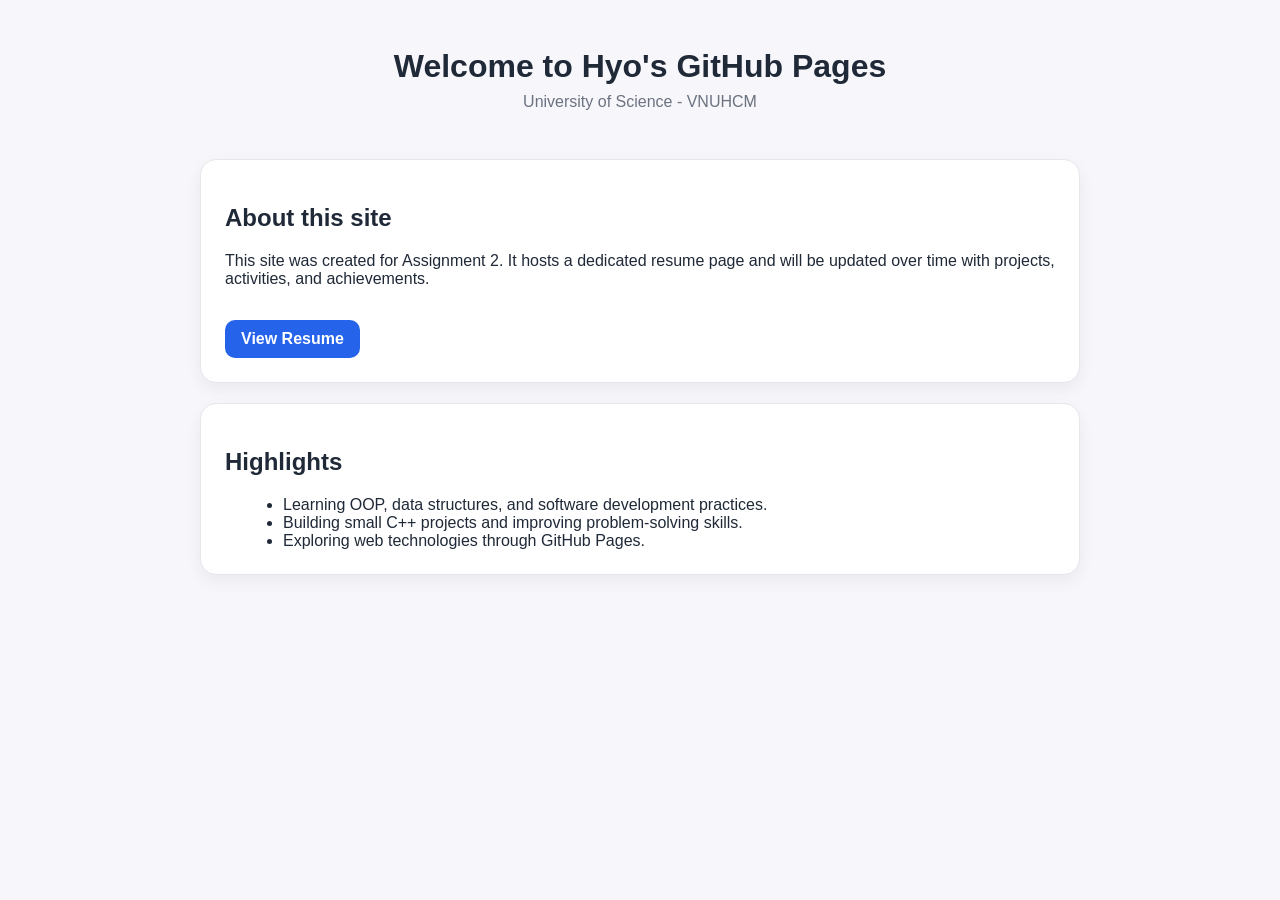
==== index.html @ 983a8a6f "Add resume template" ====
<!DOCTYPE html>
<html lang="en">
<head>
  <meta charset="UTF-8" />
  <meta name="viewport" content="width=device-width, initial-scale=1" />
  <title>Hyo | Home</title>
  <style>
    :root {
      color-scheme: light;
      --bg: #f7f7fb;
      --card: #ffffff;
      --text: #1f2937;
      --muted: #6b7280;
      --accent: #2563eb;
      --border: #e5e7eb;
    }
    * { box-sizing: border-box; }
    body {
      margin: 0;
      font-family: "Segoe UI", Roboto, Helvetica, Arial, sans-serif;
      color: var(--text);
      background: var(--bg);
    }
    header {
      padding: 48px 20px 24px;
      text-align: center;
    }
    header h1 { margin: 0 0 8px; font-size: 2rem; }
    header p { margin: 0; color: var(--muted); }
    main {
      max-width: 920px;
      margin: 0 auto;
      padding: 24px 20px 64px;
    }
    .card {
      background: var(--card);
      border: 1px solid var(--border);
      border-radius: 16px;
      padding: 24px;
      box-shadow: 0 6px 16px rgba(15, 23, 42, 0.06);
    }
    .cta {
      display: inline-block;
      margin-top: 16px;
      padding: 10px 16px;
      background: var(--accent);
      color: #fff;
      text-decoration: none;
      border-radius: 10px;
      font-weight: 600;
    }
    ul { margin: 12px 0 0 18px; }
  </style>
</head>
<body>
  <header>
    <h1>Welcome to Hyo's GitHub Pages</h1>
    <p>University of Science - VNUHCM</p>
  </header>
  <main>
    <section class="card">
      <h2>About this site</h2>
      <p>
        This site was created for Assignment 2. It hosts a dedicated resume page
        and will be updated over time with projects, activities, and achievements.
      </p>
      <a class="cta" href="resume.html">View Resume</a>
    </section>
    <section class="card" style="margin-top: 20px;">
      <h2>Highlights</h2>
      <ul>
        <li>Learning OOP, data structures, and software development practices.</li>
        <li>Building small C++ projects and improving problem-solving skills.</li>
        <li>Exploring web technologies through GitHub Pages.</li>
      </ul>
    </section>
  </main>
</body>
</html>
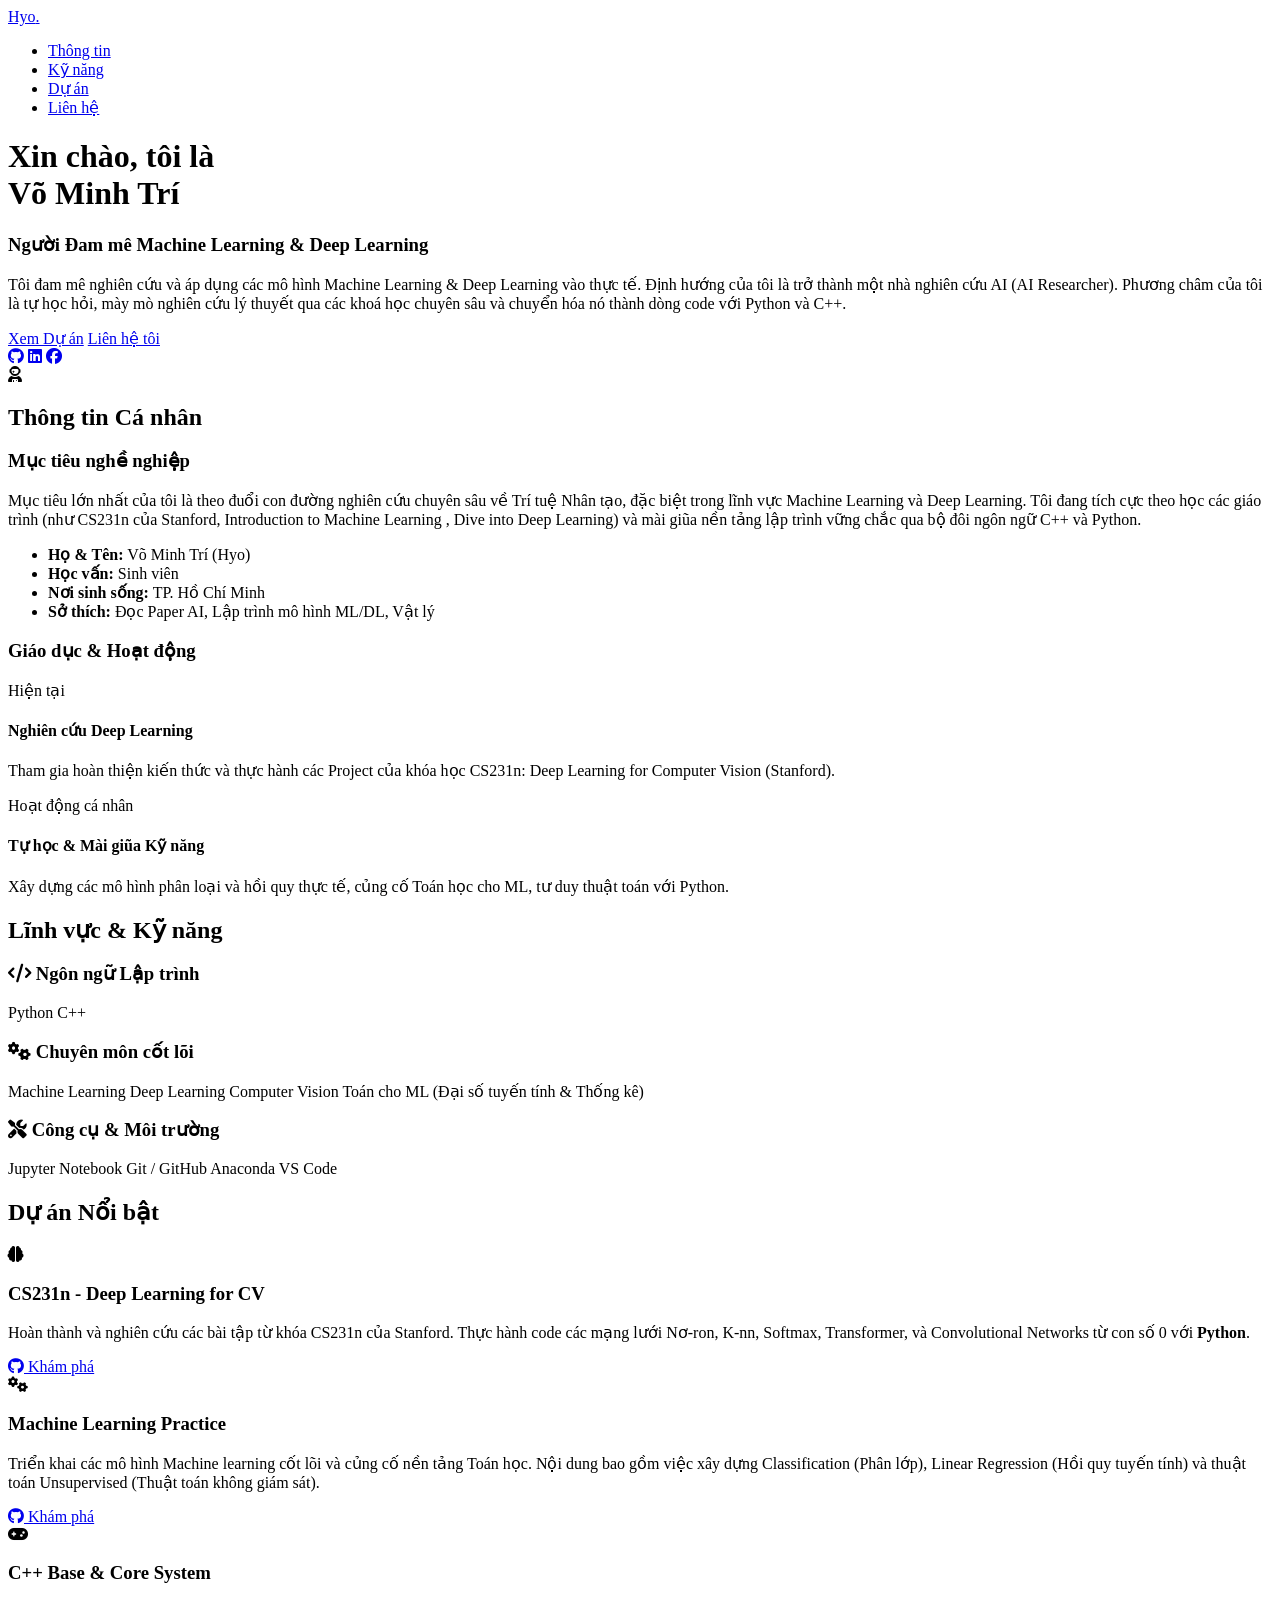
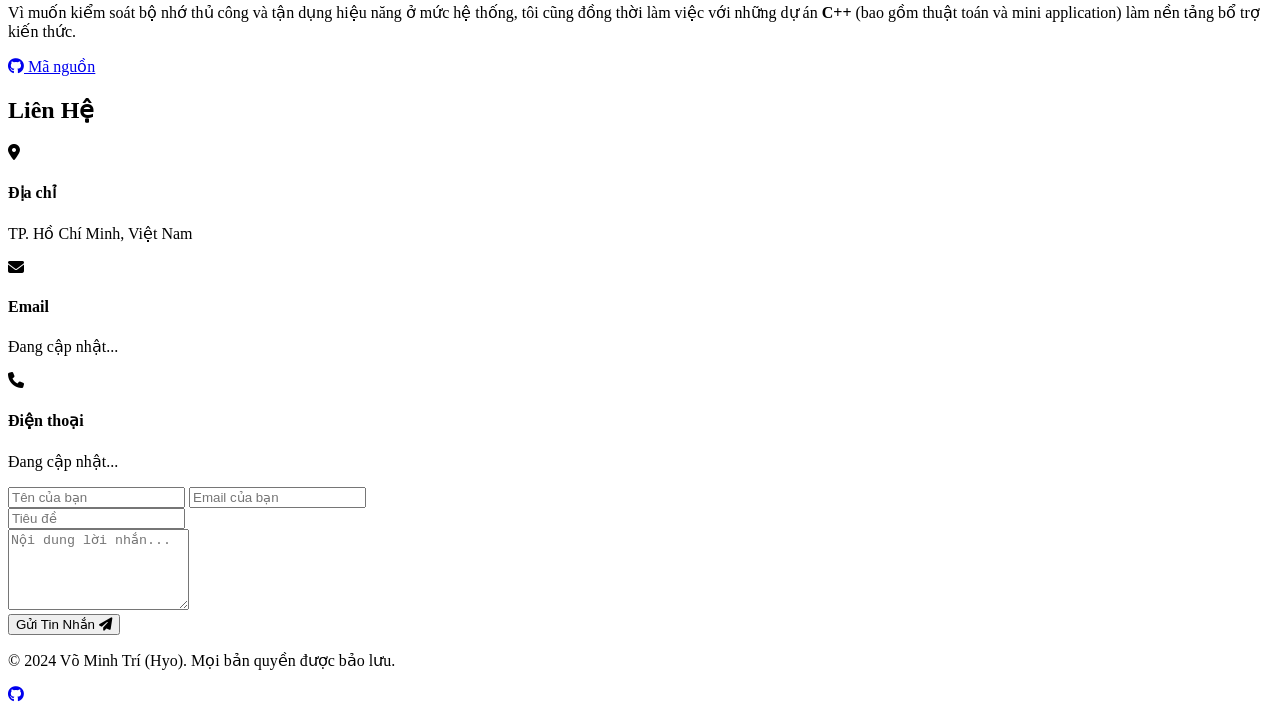
==== commit 50636af6: "Implementation for portfolio" ====
--- a/index.html
+++ b/index.html
@@ -1,79 +1,235 @@
 <!DOCTYPE html>
-<html lang="en">
+<html lang="vi">
 <head>
-  <meta charset="UTF-8" />
-  <meta name="viewport" content="width=device-width, initial-scale=1" />
-  <title>Hyo | Home</title>
-  <style>
-    :root {
-      color-scheme: light;
-      --bg: #f7f7fb;
-      --card: #ffffff;
-      --text: #1f2937;
-      --muted: #6b7280;
-      --accent: #2563eb;
-      --border: #e5e7eb;
-    }
-    * { box-sizing: border-box; }
-    body {
-      margin: 0;
-      font-family: "Segoe UI", Roboto, Helvetica, Arial, sans-serif;
-      color: var(--text);
-      background: var(--bg);
-    }
-    header {
-      padding: 48px 20px 24px;
-      text-align: center;
-    }
-    header h1 { margin: 0 0 8px; font-size: 2rem; }
-    header p { margin: 0; color: var(--muted); }
-    main {
-      max-width: 920px;
-      margin: 0 auto;
-      padding: 24px 20px 64px;
-    }
-    .card {
-      background: var(--card);
-      border: 1px solid var(--border);
-      border-radius: 16px;
-      padding: 24px;
-      box-shadow: 0 6px 16px rgba(15, 23, 42, 0.06);
-    }
-    .cta {
-      display: inline-block;
-      margin-top: 16px;
-      padding: 10px 16px;
-      background: var(--accent);
-      color: #fff;
-      text-decoration: none;
-      border-radius: 10px;
-      font-weight: 600;
-    }
-    ul { margin: 12px 0 0 18px; }
-  </style>
+    <meta charset="UTF-8">
+    <meta name="viewport" content="width=device-width, initial-scale=1.0">
+    <title>Võ Minh Trí (Hyo) - Portfolio CV</title>
+    <!-- Google Fonts: Inter -->
+    <link href="https://fonts.googleapis.com/css2?family=Inter:wght@300;400;600;700&display=swap" rel="stylesheet">
+    <!-- Font Awesome for Icons -->
+    <link rel="stylesheet" href="https://cdnjs.cloudflare.com/ajax/libs/font-awesome/6.4.0/css/all.min.css">
+    <!-- Custom CSS -->
+    <link rel="stylesheet" href="assets/css/style.css">
 </head>
 <body>
-  <header>
-    <h1>Welcome to Hyo's GitHub Pages</h1>
-    <p>University of Science - VNUHCM</p>
-  </header>
-  <main>
-    <section class="card">
-      <h2>About this site</h2>
-      <p>
-        This site was created for Assignment 2. It hosts a dedicated resume page
-        and will be updated over time with projects, activities, and achievements.
-      </p>
-      <a class="cta" href="resume.html">View Resume</a>
-    </section>
-    <section class="card" style="margin-top: 20px;">
-      <h2>Highlights</h2>
-      <ul>
-        <li>Learning OOP, data structures, and software development practices.</li>
-        <li>Building small C++ projects and improving problem-solving skills.</li>
-        <li>Exploring web technologies through GitHub Pages.</li>
-      </ul>
-    </section>
-  </main>
+
+    <!-- Navigation -->
+    <nav class="navbar">
+        <div class="nav-container">
+            <a href="#" class="logo">Hyo<span>.</span></a>
+            <ul class="nav-menu">
+                <li><a href="#about">Thông tin</a></li>
+                <li><a href="#skills">Kỹ năng</a></li>
+                <li><a href="#projects">Dự án</a></li>
+                <li><a href="#contact">Liên hệ</a></li>
+            </ul>
+            <div class="hamburger">
+                <span class="bar"></span>
+                <span class="bar"></span>
+                <span class="bar"></span>
+            </div>
+        </div>
+    </nav>
+
+    <!-- Header / Hero Section -->
+    <header id="home" class="hero">
+        <div class="hero-content">
+            <div class="hero-text">
+                <h1>Xin chào, tôi là <br><span>Võ Minh Trí</span></h1>
+                <h3>Người Đam mê Machine Learning & Deep Learning</h3>
+                <p>Tôi đam mê nghiên cứu và áp dụng các mô hình Machine Learning & Deep Learning vào thực tế. Định hướng của tôi là trở thành một nhà nghiên cứu AI (AI Researcher). Phương châm của tôi là tự học hỏi, mày mò nghiên cứu lý thuyết qua các khoá học chuyên sâu và chuyển hóa nó thành dòng code với Python và C++.</p>
+                <div class="hero-buttons">
+                    <a href="#projects" class="btn btn-primary">Xem Dự án</a>
+                    <a href="#contact" class="btn btn-secondary">Liên hệ tôi</a>
+                </div>
+                <div class="social-links">
+                    <a href="https://github.com/Vo-Minh-Tri1412" target="_blank" title="GitHub"><i class="fab fa-github"></i></a>
+                    <a href="#" target="_blank" title="LinkedIn"><i class="fab fa-linkedin"></i></a>
+                    <a href="#" target="_blank" title="Facebook"><i class="fab fa-facebook"></i></a>
+                </div>
+            </div>
+            <div class="hero-img">
+                <div class="img-box">
+                    <i class="fas fa-user-astronaut"></i>
+                </div>
+            </div>
+        </div>
+    </header>
+
+    <!-- About Section -->
+    <section id="about" class="section">
+        <div class="container">
+            <h2 class="section-title">Thông tin <span>Cá nhân</span></h2>
+            <div class="about-grid">
+                <div class="about-text">
+                    <h3>Mục tiêu nghề nghiệp</h3>
+                    <p>Mục tiêu lớn nhất của tôi là theo đuổi con đường nghiên cứu chuyên sâu về Trí tuệ Nhân tạo, đặc biệt trong lĩnh vực Machine Learning và Deep Learning. Tôi đang tích cực theo học các giáo trình (như CS231n của Stanford, Introduction to Machine Learning , Dive into Deep Learning) và mài giũa nền tảng lập trình vững chắc qua bộ đôi ngôn ngữ C++ và Python.</p>
+                    
+                    <div class="info-list">
+                        <ul>
+                            <li><strong>Họ & Tên:</strong> Võ Minh Trí (Hyo)</li>
+                            <li><strong>Học vấn:</strong> Sinh viên</li>
+                            <li><strong>Nơi sinh sống:</strong> TP. Hồ Chí Minh</li>
+                            <li><strong>Sở thích:</strong> Đọc Paper AI, Lập trình mô hình ML/DL, Vật lý</li>
+                        </ul>
+                    </div>
+                </div>
+                <div class="timeline">
+                    <h3>Giáo dục & Hoạt động</h3>
+                    <div class="timeline-item">
+                        <div class="timeline-dot"></div>
+                        <p class="timeline-date">Hiện tại</p>
+                        <h4>Nghiên cứu Deep Learning</h4>
+                        <p>Tham gia hoàn thiện kiến thức và thực hành các Project của khóa học CS231n: Deep Learning for Computer Vision (Stanford).</p>
+                    </div>
+                    <div class="timeline-item">
+                        <div class="timeline-dot"></div>
+                        <p class="timeline-date">Hoạt động cá nhân</p>
+                        <h4>Tự học & Mài giũa Kỹ năng</h4>
+                        <p>Xây dựng các mô hình phân loại và hồi quy thực tế, củng cố Toán học cho ML, tư duy thuật toán với Python.</p>
+                    </div>
+                </div>
+            </div>
+        </div>
+    </section>
+
+    <!-- Skills Section -->
+    <section id="skills" class="section bg-light">
+        <div class="container">
+            <h2 class="section-title">Lĩnh vực & <span>Kỹ năng</span></h2>
+            <div class="skills-grid">
+                
+                <div class="skill-category">
+                    <h3><i class="fas fa-code"></i> Ngôn ngữ Lập trình</h3>
+                    <div class="skill-tags">
+                        <span class="tag">Python</span>
+                        <span class="tag">C++</span>
+                    </div>
+                </div>
+
+                <div class="skill-category">
+                    <h3><i class="fas fa-cogs"></i> Chuyên môn cốt lõi</h3>
+                    <div class="skill-tags">
+                        <span class="tag">Machine Learning</span>
+                        <span class="tag">Deep Learning</span>
+                        <span class="tag">Computer Vision</span>
+                        <span class="tag">Toán cho ML (Đại số tuyến tính & Thống kê)</span>
+                    </div>
+                </div>
+
+                <div class="skill-category">
+                    <h3><i class="fas fa-tools"></i> Công cụ & Môi trường</h3>
+                    <div class="skill-tags">
+                        <span class="tag">Jupyter Notebook</span>
+                        <span class="tag">Git / GitHub</span>
+                        <span class="tag">Anaconda</span>
+                        <span class="tag">VS Code</span>
+                    </div>
+                </div>
+            </div>
+        </div>
+    </section>
+
+    <!-- Projects Section -->
+    <section id="projects" class="section">
+        <div class="container">
+            <h2 class="section-title">Dự án <span>Nổi bật</span></h2>
+            <div class="projects-grid">
+                
+                <div class="project-card">
+                    <div class="project-icon">
+                        <i class="fas fa-brain"></i>
+                    </div>
+                    <h3>CS231n - Deep Learning for CV</h3>
+                    <p>Hoàn thành và nghiên cứu các bài tập từ khóa CS231n của Stanford. Thực hành code các mạng lưới Nơ-ron, K-nn, Softmax, Transformer, và Convolutional Networks từ con số 0 với <strong>Python</strong>.</p>
+                    <div class="project-links">
+                        <a href="https://github.com/Vo-Minh-Tri1412" target="_blank"><i class="fab fa-github"></i> Khám phá</a>
+                    </div>
+                </div>
+
+                <div class="project-card">
+                    <div class="project-icon">
+                        <i class="fas fa-cogs"></i>
+                    </div>
+                    <h3>Machine Learning Practice</h3>
+                    <p>Triển khai các mô hình Machine learning cốt lõi và củng cố nền tảng Toán học. Nội dung bao gồm việc xây dựng Classification (Phân lớp), Linear Regression (Hồi quy tuyến tính) và thuật toán Unsupervised (Thuật toán không giám sát).</p>
+                    <div class="project-links">
+                        <a href="https://github.com/Vo-Minh-Tri1412" target="_blank"><i class="fab fa-github"></i> Khám phá</a>
+                    </div>
+                </div>
+
+                <div class="project-card">
+                    <div class="project-icon">
+                        <i class="fas fa-gamepad"></i>
+                    </div>
+                    <h3>C++ Base & Core System</h3>
+                    <p>Vì muốn kiểm soát bộ nhớ thủ công và tận dụng hiệu năng ở mức hệ thống, tôi cũng đồng thời làm việc với những dự án <strong>C++</strong> (bao gồm thuật toán và mini application) làm nền tảng bổ trợ kiến thức.</p>
+                    <div class="project-links">
+                        <a href="https://github.com/Vo-Minh-Tri1412" target="_blank"><i class="fab fa-github"></i> Mã nguồn</a>
+                    </div>
+                </div>
+
+            </div>
+        </div>
+    </section>
+
+    <!-- Contact Section -->
+    <section id="contact" class="section bg-light">
+        <div class="container">
+            <h2 class="section-title">Liên <span>Hệ</span></h2>
+            <div class="contact-wrapper">
+                <div class="contact-info">
+                    <div class="contact-item">
+                        <i class="fas fa-map-marker-alt"></i>
+                        <div>
+                            <h4>Địa chỉ</h4>
+                            <p>TP. Hồ Chí Minh, Việt Nam</p>
+                        </div>
+                    </div>
+                    <div class="contact-item">
+                        <i class="fas fa-envelope"></i>
+                        <div>
+                            <h4>Email</h4>
+                            <p>Đang cập nhật...</p>
+                        </div>
+                    </div>
+                    <div class="contact-item">
+                        <i class="fas fa-phone"></i>
+                        <div>
+                            <h4>Điện thoại</h4>
+                            <p>Đang cập nhật...</p>
+                        </div>
+                    </div>
+                </div>
+
+                <form class="contact-form" onsubmit="event.preventDefault(); alert('Cảm ơn bạn! Tính năng này sẽ sớm hoạt động.');">
+                    <div class="form-group row">
+                        <input type="text" placeholder="Tên của bạn" required>
+                        <input type="email" placeholder="Email của bạn" required>
+                    </div>
+                    <div class="form-group">
+                        <input type="text" placeholder="Tiêu đề" required>
+                    </div>
+                    <div class="form-group">
+                        <textarea rows="5" placeholder="Nội dung lời nhắn..." required></textarea>
+                    </div>
+                    <button type="submit" class="btn btn-primary">Gửi Tin Nhắn <i class="fas fa-paper-plane"></i></button>
+                </form>
+            </div>
+        </div>
+    </section>
+
+    <!-- Footer -->
+    <footer>
+        <div class="footer-container">
+            <p>&copy; 2024 Võ Minh Trí (Hyo). Mọi bản quyền được bảo lưu.</p>
+            <div class="social-links footer-socials">
+                <a href="https://github.com/Vo-Minh-Tri1412" target="_blank"><i class="fab fa-github"></i></a>
+            </div>
+        </div>
+    </footer>
+
+    <!-- Custom Script -->
+    <script src="assets/js/main.js"></script>
 </body>
 </html>
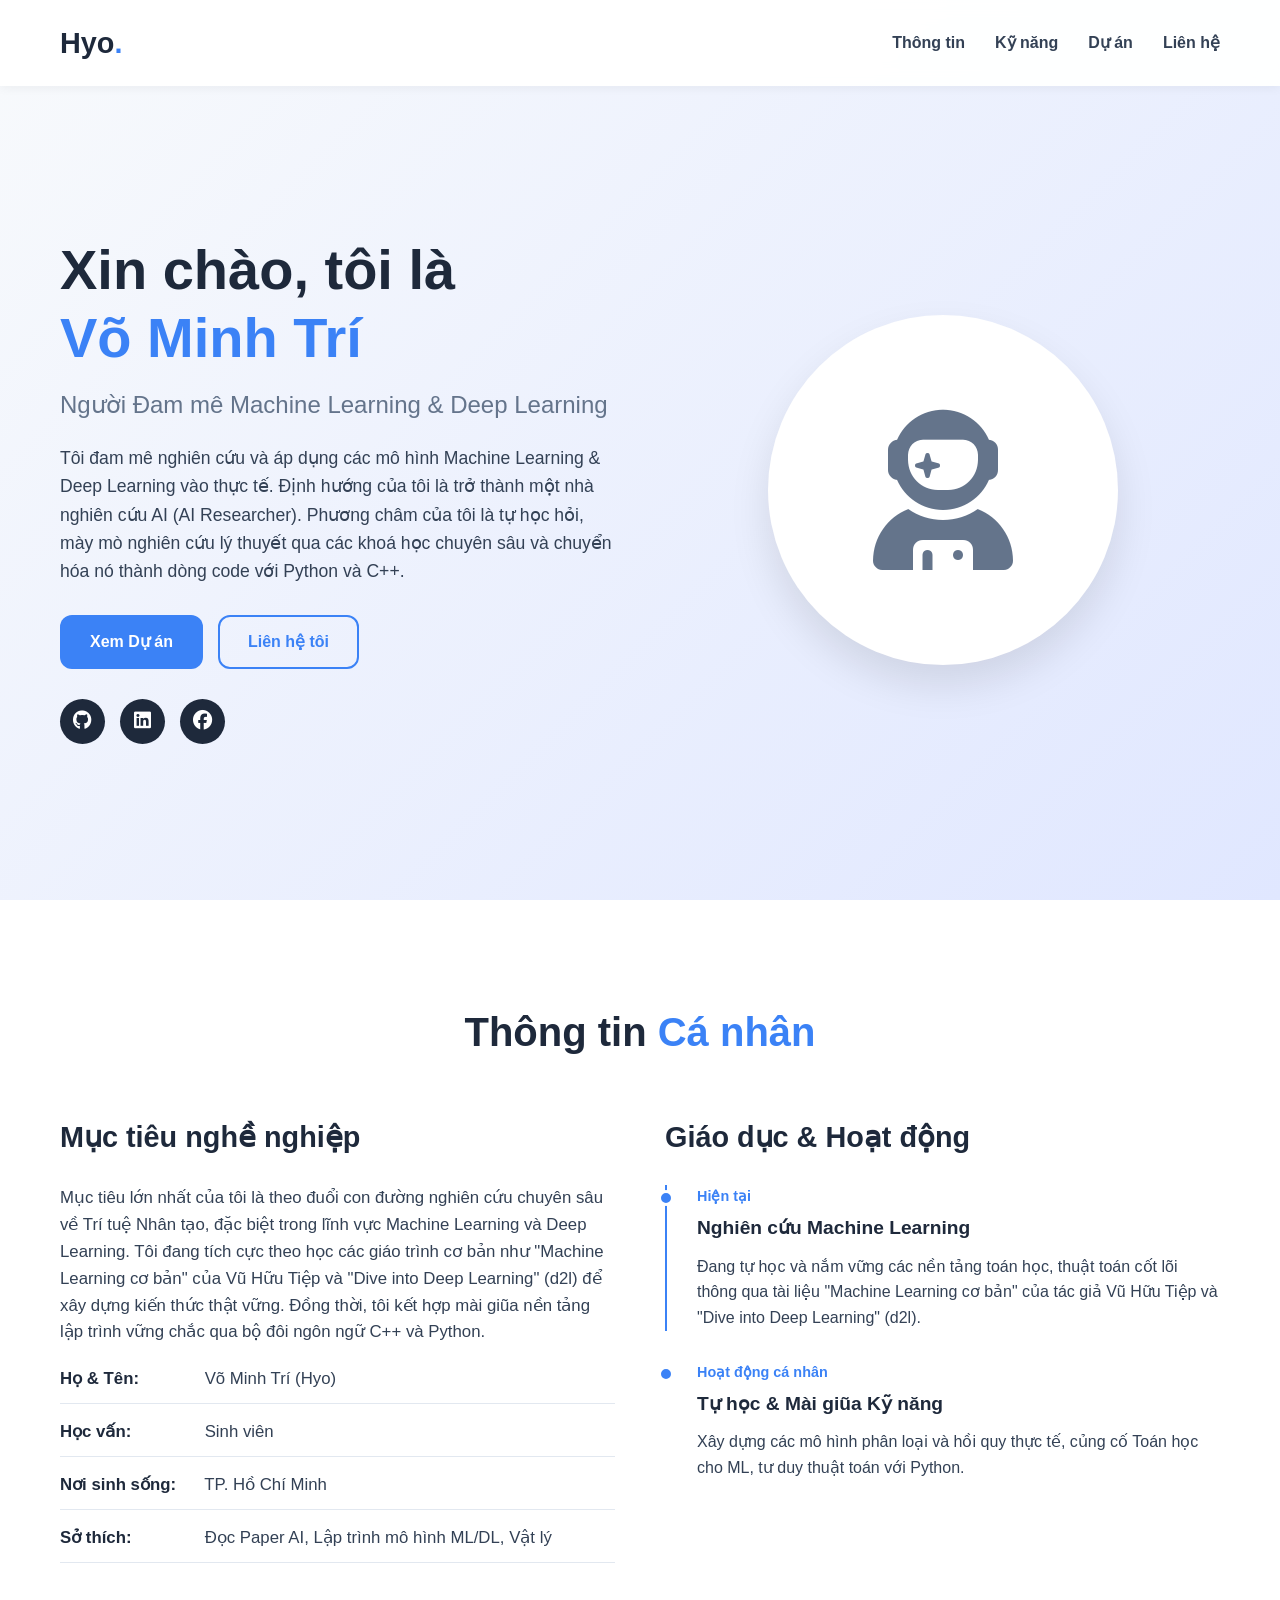
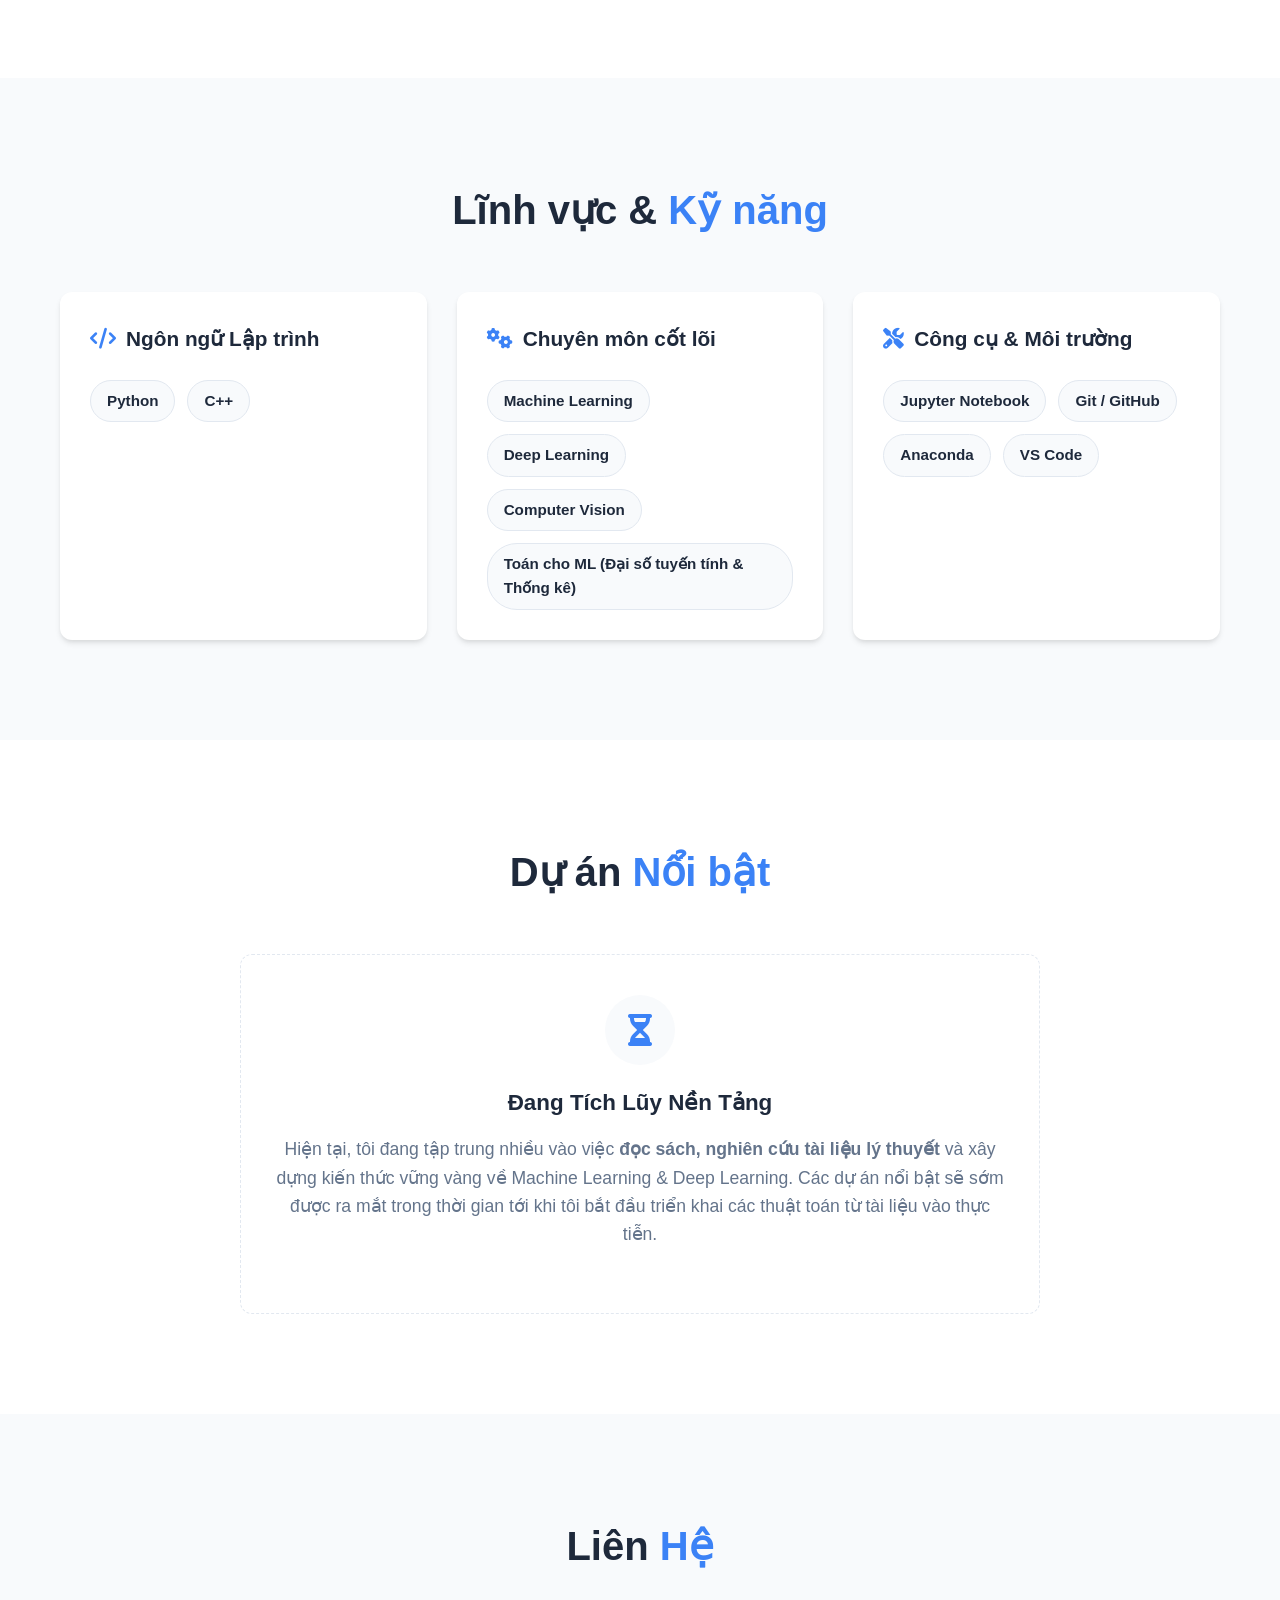
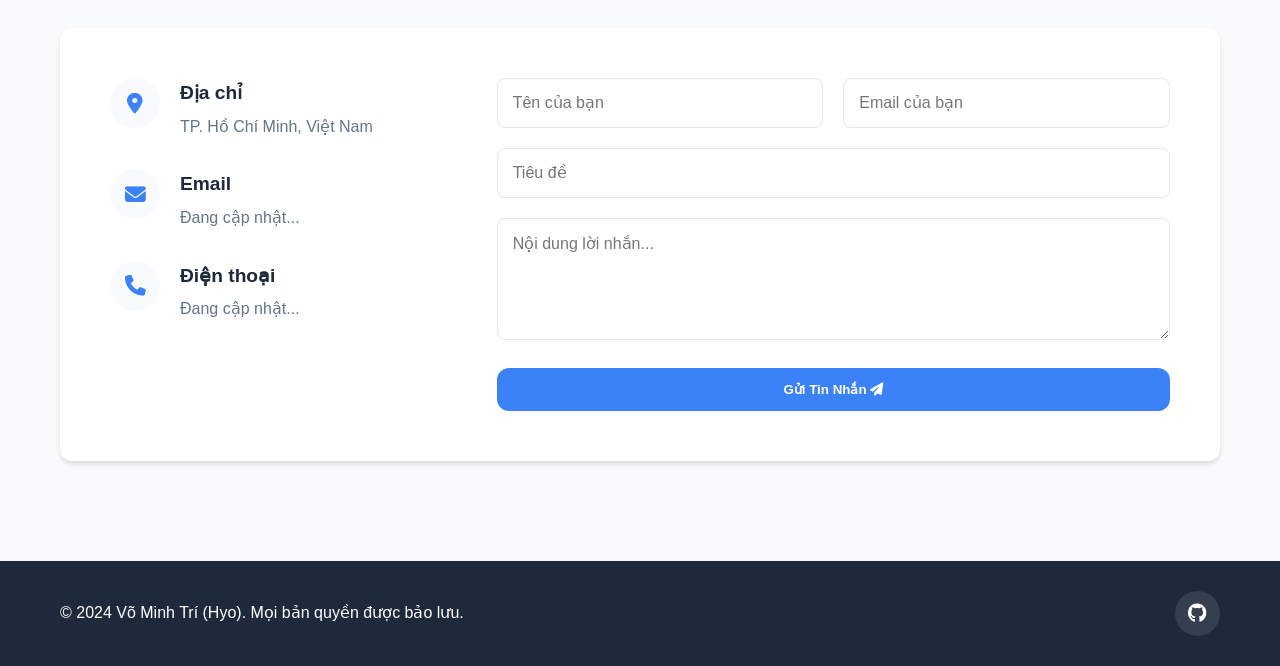
==== commit f0bb0c8a: "change the project in CV" ====
--- a/index.html
+++ b/index.html
@@ -9,7 +9,7 @@
     <!-- Font Awesome for Icons -->
     <link rel="stylesheet" href="https://cdnjs.cloudflare.com/ajax/libs/font-awesome/6.4.0/css/all.min.css">
     <!-- Custom CSS -->
-    <link rel="stylesheet" href="assets/css/style.css">
+    <link rel="stylesheet" href="./assets/css/style.css">
 </head>
 <body>
 
@@ -63,7 +63,7 @@
             <div class="about-grid">
                 <div class="about-text">
                     <h3>Mục tiêu nghề nghiệp</h3>
-                    <p>Mục tiêu lớn nhất của tôi là theo đuổi con đường nghiên cứu chuyên sâu về Trí tuệ Nhân tạo, đặc biệt trong lĩnh vực Machine Learning và Deep Learning. Tôi đang tích cực theo học các giáo trình (như CS231n của Stanford, Introduction to Machine Learning , Dive into Deep Learning) và mài giũa nền tảng lập trình vững chắc qua bộ đôi ngôn ngữ C++ và Python.</p>
+                    <p>Mục tiêu lớn nhất của tôi là theo đuổi con đường nghiên cứu chuyên sâu về Trí tuệ Nhân tạo, đặc biệt trong lĩnh vực Machine Learning và Deep Learning. Tôi đang tích cực theo học các giáo trình cơ bản như "Machine Learning cơ bản" của Vũ Hữu Tiệp và "Dive into Deep Learning" (d2l) để xây dựng kiến thức thật vững. Đồng thời, tôi kết hợp mài giũa nền tảng lập trình vững chắc qua bộ đôi ngôn ngữ C++ và Python.</p>
                     
                     <div class="info-list">
                         <ul>
@@ -79,8 +79,8 @@
                     <div class="timeline-item">
                         <div class="timeline-dot"></div>
                         <p class="timeline-date">Hiện tại</p>
-                        <h4>Nghiên cứu Deep Learning</h4>
-                        <p>Tham gia hoàn thiện kiến thức và thực hành các Project của khóa học CS231n: Deep Learning for Computer Vision (Stanford).</p>
+                        <h4>Nghiên cứu Machine Learning</h4>
+                        <p>Đang tự học và nắm vững các nền tảng toán học, thuật toán cốt lõi thông qua tài liệu "Machine Learning cơ bản" của tác giả Vũ Hữu Tiệp và "Dive into Deep Learning" (d2l).</p>
                     </div>
                     <div class="timeline-item">
                         <div class="timeline-dot"></div>
@@ -134,39 +134,14 @@
     <section id="projects" class="section">
         <div class="container">
             <h2 class="section-title">Dự án <span>Nổi bật</span></h2>
-            <div class="projects-grid">
+            <div class="projects-grid" style="display: block; text-align: center; max-width: 800px; margin: 0 auto;">
                 
-                <div class="project-card">
+                <div class="project-card" style="box-shadow: none; border-style: dashed;">
                     <div class="project-icon">
-                        <i class="fas fa-brain"></i>
-                    </div>
-                    <h3>CS231n - Deep Learning for CV</h3>
-                    <p>Hoàn thành và nghiên cứu các bài tập từ khóa CS231n của Stanford. Thực hành code các mạng lưới Nơ-ron, K-nn, Softmax, Transformer, và Convolutional Networks từ con số 0 với <strong>Python</strong>.</p>
-                    <div class="project-links">
-                        <a href="https://github.com/Vo-Minh-Tri1412" target="_blank"><i class="fab fa-github"></i> Khám phá</a>
-                    </div>
-                </div>
-
-                <div class="project-card">
-                    <div class="project-icon">
-                        <i class="fas fa-cogs"></i>
-                    </div>
-                    <h3>Machine Learning Practice</h3>
-                    <p>Triển khai các mô hình Machine learning cốt lõi và củng cố nền tảng Toán học. Nội dung bao gồm việc xây dựng Classification (Phân lớp), Linear Regression (Hồi quy tuyến tính) và thuật toán Unsupervised (Thuật toán không giám sát).</p>
-                    <div class="project-links">
-                        <a href="https://github.com/Vo-Minh-Tri1412" target="_blank"><i class="fab fa-github"></i> Khám phá</a>
-                    </div>
-                </div>
-
-                <div class="project-card">
-                    <div class="project-icon">
-                        <i class="fas fa-gamepad"></i>
-                    </div>
-                    <h3>C++ Base & Core System</h3>
-                    <p>Vì muốn kiểm soát bộ nhớ thủ công và tận dụng hiệu năng ở mức hệ thống, tôi cũng đồng thời làm việc với những dự án <strong>C++</strong> (bao gồm thuật toán và mini application) làm nền tảng bổ trợ kiến thức.</p>
-                    <div class="project-links">
-                        <a href="https://github.com/Vo-Minh-Tri1412" target="_blank"><i class="fab fa-github"></i> Mã nguồn</a>
-                    </div>
+                        <i class="fas fa-hourglass-half"></i>
+                    </div>
+                    <h3>Đang Tích Lũy Nền Tảng</h3>
+                    <p style="font-size: 1.1rem;">Hiện tại, tôi đang tập trung nhiều vào việc <strong>đọc sách, nghiên cứu tài liệu lý thuyết</strong> và xây dựng kiến thức vững vàng về Machine Learning & Deep Learning. Các dự án nổi bật sẽ sớm được ra mắt trong thời gian tới khi tôi bắt đầu triển khai các thuật toán từ tài liệu vào thực tiễn.</p>
                 </div>
 
             </div>
@@ -230,6 +205,6 @@
     </footer>
 
     <!-- Custom Script -->
-    <script src="assets/js/main.js"></script>
+    <script src="./assets/js/main.js"></script>
 </body>
 </html>
--- a/assets/css/style.css
+++ b/assets/css/style.css
@@ -0,0 +1,664 @@
+/* ==========================================================================
+   CSS Variables
+   ========================================================================== */
+:root {
+    --primary-color: #3b82f6;
+    --primary-hover: #2563eb;
+    --secondary-color: #1e293b;
+    --text-color: #334155;
+    --text-light: #64748b;
+    --bg-color: #ffffff;
+    --bg-light: #f8fafc;
+    --border-color: #e2e8f0;
+    --transition: all 0.3s ease;
+    --shadow: 0 4px 6px -1px rgba(0, 0, 0, 0.1), 0 2px 4px -1px rgba(0, 0, 0, 0.06);
+    --shadow-hover: 0 10px 15px -3px rgba(0, 0, 0, 0.1), 0 4px 6px -2px rgba(0, 0, 0, 0.05);
+    --border-radius: 12px;
+}
+
+/* ==========================================================================
+   Global Styles
+   ========================================================================== */
+* {
+    margin: 0;
+    padding: 0;
+    box-sizing: border-box;
+    font-family: 'Inter', sans-serif;
+}
+
+html {
+    scroll-behavior: smooth;
+}
+
+body {
+    background-color: var(--bg-color);
+    color: var(--text-color);
+    line-height: 1.6;
+}
+
+a {
+    text-decoration: none;
+    color: var(--primary-color);
+    transition: var(--transition);
+}
+
+ul {
+    list-style: none;
+}
+
+.container {
+    max-width: 1200px;
+    margin: 0 auto;
+    padding: 0 20px;
+}
+
+.section {
+    padding: 100px 0;
+}
+
+.bg-light {
+    background-color: var(--bg-light);
+}
+
+.section-title {
+    text-align: center;
+    font-size: 2.5rem;
+    font-weight: 700;
+    margin-bottom: 50px;
+    color: var(--secondary-color);
+}
+
+.section-title span {
+    color: var(--primary-color);
+}
+
+/* Buttons */
+.btn {
+    display: inline-block;
+    padding: 12px 28px;
+    border-radius: var(--border-radius);
+    font-weight: 600;
+    text-align: center;
+    cursor: pointer;
+    transition: var(--transition);
+    border: 2px solid transparent;
+}
+
+.btn-primary {
+    background-color: var(--primary-color);
+    color: white;
+}
+
+.btn-primary:hover {
+    background-color: var(--primary-hover);
+    transform: translateY(-2px);
+    box-shadow: var(--shadow);
+}
+
+.btn-secondary {
+    background-color: transparent;
+    border-color: var(--primary-color);
+    color: var(--primary-color);
+}
+
+.btn-secondary:hover {
+    background-color: var(--primary-color);
+    color: white;
+    transform: translateY(-2px);
+}
+
+/* ==========================================================================
+   Navigation
+   ========================================================================== */
+.navbar {
+    position: fixed;
+    top: 0;
+    left: 0;
+    width: 100%;
+    background-color: rgba(255, 255, 255, 0.95);
+    backdrop-filter: blur(10px);
+    box-shadow: 0 2px 10px rgba(0,0,0,0.05);
+    z-index: 1000;
+    transition: var(--transition);
+}
+
+.nav-container {
+    max-width: 1200px;
+    margin: 0 auto;
+    padding: 20px;
+    display: flex;
+    justify-content: space-between;
+    align-items: center;
+}
+
+.logo {
+    font-size: 1.8rem;
+    font-weight: 700;
+    color: var(--secondary-color);
+}
+
+.logo span {
+    color: var(--primary-color);
+}
+
+.nav-menu {
+    display: flex;
+    gap: 30px;
+}
+
+.nav-menu li a {
+    color: var(--text-color);
+    font-weight: 600;
+    font-size: 1rem;
+    position: relative;
+}
+
+.nav-menu li a::after {
+    content: '';
+    position: absolute;
+    bottom: -5px;
+    left: 0;
+    width: 0;
+    height: 2px;
+    background-color: var(--primary-color);
+    transition: var(--transition);
+}
+
+.nav-menu li a:hover::after,
+.nav-menu li a.active::after {
+    width: 100%;
+}
+
+.nav-menu li a:hover,
+.nav-menu li a.active {
+    color: var(--primary-color);
+}
+
+.hamburger {
+    display: none;
+    cursor: pointer;
+}
+
+.hamburger .bar {
+    display: block;
+    width: 25px;
+    height: 3px;
+    margin: 5px auto;
+    background-color: var(--secondary-color);
+    transition: var(--transition);
+}
+
+/* ==========================================================================
+   Hero Section
+   ========================================================================== */
+.hero {
+    min-height: 100vh;
+    display: flex;
+    align-items: center;
+    padding-top: 80px;
+    background: linear-gradient(135deg, var(--bg-light) 0%, #e0e7ff 100%);
+}
+
+.hero-content {
+    max-width: 1200px;
+    margin: 0 auto;
+    padding: 0 20px;
+    display: flex;
+    align-items: center;
+    justify-content: space-between;
+    gap: 50px;
+    width: 100%;
+}
+
+.hero-text {
+    flex: 1;
+}
+
+.hero-text h1 {
+    font-size: 3.5rem;
+    font-weight: 700;
+    color: var(--secondary-color);
+    margin-bottom: 15px;
+    line-height: 1.2;
+}
+
+.hero-text h1 span {
+    color: var(--primary-color);
+}
+
+.hero-text h3 {
+    font-size: 1.5rem;
+    color: var(--text-light);
+    margin-bottom: 20px;
+    font-weight: 400;
+}
+
+.hero-text p {
+    font-size: 1.1rem;
+    margin-bottom: 30px;
+    max-width: 600px;
+    color: var(--text-color);
+}
+
+.hero-buttons {
+    display: flex;
+    gap: 15px;
+    margin-bottom: 30px;
+}
+
+.social-links {
+    display: flex;
+    gap: 15px;
+}
+
+.social-links a {
+    display: flex;
+    align-items: center;
+    justify-content: center;
+    width: 45px;
+    height: 45px;
+    background-color: var(--secondary-color);
+    color: white;
+    border-radius: 50%;
+    font-size: 1.2rem;
+    transition: var(--transition);
+}
+
+.social-links a:hover {
+    background-color: var(--primary-color);
+    transform: translateY(-3px);
+}
+
+.hero-img {
+    flex: 1;
+    display: flex;
+    justify-content: center;
+}
+
+.img-box {
+    width: 350px;
+    height: 350px;
+    background-color: white;
+    border-radius: 50%;
+    display: flex;
+    align-items: center;
+    justify-content: center;
+    font-size: 10rem;
+    color: var(--text-light);
+    box-shadow: 0 20px 40px rgba(0,0,0,0.1);
+    border: 10px solid rgba(255,255,255,0.5);
+    animation: float 6s ease-in-out infinite;
+}
+
+@keyframes float {
+    0% { transform: translateY(0px); }
+    50% { transform: translateY(-20px); }
+    100% { transform: translateY(0px); }
+}
+
+/* ==========================================================================
+   About Section
+   ========================================================================== */
+.about-grid {
+    display: grid;
+    grid-template-columns: 1fr 1fr;
+    gap: 50px;
+}
+
+.about-text h3, .timeline h3 {
+    font-size: 1.8rem;
+    margin-bottom: 25px;
+    color: var(--secondary-color);
+}
+
+.about-text p {
+    margin-bottom: 20px;
+    font-size: 1.05rem;
+}
+
+.info-list ul li {
+    margin-bottom: 15px;
+    font-size: 1.05rem;
+    border-bottom: 1px solid var(--border-color);
+    padding-bottom: 10px;
+}
+
+.info-list ul li strong {
+    color: var(--secondary-color);
+    display: inline-block;
+    width: 140px;
+}
+
+/* Timeline */
+.timeline-item {
+    position: relative;
+    padding-left: 30px;
+    margin-bottom: 30px;
+    border-left: 2px solid var(--primary-color);
+}
+
+.timeline-item:last-child {
+    border-left: 2px solid transparent;
+}
+
+.timeline-dot {
+    position: absolute;
+    left: -9px;
+    top: 5px;
+    width: 16px;
+    height: 16px;
+    background-color: var(--primary-color);
+    border-radius: 50%;
+    border: 3px solid white;
+}
+
+.timeline-date {
+    font-size: 0.9rem;
+    color: var(--primary-color);
+    font-weight: 600;
+    margin-bottom: 5px;
+}
+
+.timeline-item h4 {
+    font-size: 1.2rem;
+    color: var(--secondary-color);
+    margin-bottom: 10px;
+}
+
+/* ==========================================================================
+   Skills Section
+   ========================================================================== */
+.skills-grid {
+    display: grid;
+    grid-template-columns: repeat(auto-fit, minmax(300px, 1fr));
+    gap: 30px;
+}
+
+.skill-category {
+    background-color: white;
+    padding: 30px;
+    border-radius: var(--border-radius);
+    box-shadow: var(--shadow);
+    transition: var(--transition);
+}
+
+.skill-category:hover {
+    transform: translateY(-5px);
+    box-shadow: var(--shadow-hover);
+}
+
+.skill-category h3 {
+    font-size: 1.3rem;
+    margin-bottom: 25px;
+    color: var(--secondary-color);
+    display: flex;
+    align-items: center;
+    gap: 10px;
+}
+
+.skill-category h3 i {
+    color: var(--primary-color);
+}
+
+.skill-tags {
+    display: flex;
+    flex-wrap: wrap;
+    gap: 12px;
+}
+
+.tag {
+    background-color: var(--bg-light);
+    color: var(--secondary-color);
+    padding: 8px 16px;
+    border-radius: 30px;
+    font-size: 0.95rem;
+    font-weight: 600;
+    border: 1px solid var(--border-color);
+    transition: var(--transition);
+}
+
+.tag:hover {
+    background-color: var(--primary-color);
+    color: white;
+    border-color: var(--primary-color);
+}
+
+/* ==========================================================================
+   Projects Section
+   ========================================================================== */
+.projects-grid {
+    display: grid;
+    grid-template-columns: repeat(auto-fit, minmax(320px, 1fr));
+    gap: 30px;
+}
+
+.project-card {
+    background-color: white;
+    padding: 40px 30px;
+    border-radius: var(--border-radius);
+    box-shadow: var(--shadow);
+    transition: var(--transition);
+    border: 1px solid var(--border-color);
+    text-align: center;
+}
+
+.project-card:hover {
+    transform: translateY(-10px);
+    box-shadow: var(--shadow-hover);
+    border-color: var(--primary-color);
+}
+
+.project-icon {
+    width: 70px;
+    height: 70px;
+    background-color: var(--bg-light);
+    color: var(--primary-color);
+    border-radius: 50%;
+    display: flex;
+    align-items: center;
+    justify-content: center;
+    font-size: 2rem;
+    margin: 0 auto 20px;
+    transition: var(--transition);
+}
+
+.project-card:hover .project-icon {
+    background-color: var(--primary-color);
+    color: white;
+}
+
+.project-card h3 {
+    font-size: 1.4rem;
+    color: var(--secondary-color);
+    margin-bottom: 15px;
+}
+
+.project-card p {
+    color: var(--text-light);
+    margin-bottom: 25px;
+    font-size: 1rem;
+}
+
+.project-links a {
+    display: inline-flex;
+    align-items: center;
+    gap: 8px;
+    font-weight: 600;
+    color: var(--secondary-color);
+}
+
+.project-links a:hover {
+    color: var(--primary-color);
+}
+
+/* ==========================================================================
+   Contact Section
+   ========================================================================== */
+.contact-wrapper {
+    display: grid;
+    grid-template-columns: 1fr 2fr;
+    gap: 50px;
+    background-color: white;
+    padding: 50px;
+    border-radius: var(--border-radius);
+    box-shadow: var(--shadow);
+}
+
+.contact-info .contact-item {
+    display: flex;
+    gap: 20px;
+    margin-bottom: 30px;
+}
+
+.contact-item i {
+    width: 50px;
+    height: 50px;
+    background-color: var(--bg-light);
+    color: var(--primary-color);
+    border-radius: 50%;
+    display: flex;
+    align-items: center;
+    justify-content: center;
+    font-size: 1.3rem;
+}
+
+.contact-item h4 {
+    font-size: 1.2rem;
+    color: var(--secondary-color);
+    margin-bottom: 5px;
+}
+
+.contact-item p {
+    color: var(--text-light);
+}
+
+.contact-form {
+    display: flex;
+    flex-direction: column;
+    gap: 20px;
+}
+
+.form-group.row {
+    display: flex;
+    gap: 20px;
+}
+
+.form-group.row input {
+    flex: 1;
+}
+
+input, textarea {
+    width: 100%;
+    padding: 15px;
+    border: 1px solid var(--border-color);
+    border-radius: 8px;
+    font-size: 1rem;
+    font-family: 'Inter', sans-serif;
+    transition: var(--transition);
+}
+
+input:focus, textarea:focus {
+    outline: none;
+    border-color: var(--primary-color);
+    box-shadow: 0 0 0 3px rgba(59, 130, 246, 0.1);
+}
+
+/* ==========================================================================
+   Footer
+   ========================================================================== */
+footer {
+    background-color: var(--secondary-color);
+    color: white;
+    padding: 30px 0;
+    text-align: center;
+}
+
+.footer-container {
+    max-width: 1200px;
+    margin: 0 auto;
+    padding: 0 20px;
+    display: flex;
+    justify-content: space-between;
+    align-items: center;
+}
+
+.footer-socials a {
+    background-color: rgba(255, 255, 255, 0.1);
+}
+
+.footer-socials a:hover {
+    background-color: var(--primary-color);
+}
+
+/* ==========================================================================
+   Responsive Design
+   ========================================================================== */
+@media screen and (max-width: 992px) {
+    .hero-content {
+        flex-direction: column;
+        text-align: center;
+        padding-top: 50px;
+    }
+    
+    .hero-text h1 {
+        font-size: 2.8rem;
+    }
+    
+    .hero-text p {
+        margin: 0 auto 30px;
+    }
+    
+    .hero-buttons {
+        justify-content: center;
+    }
+    
+    .social-links {
+        justify-content: center;
+    }
+    
+    .about-grid, .contact-wrapper {
+        grid-template-columns: 1fr;
+    }
+    
+    .footer-container {
+        flex-direction: column;
+        gap: 20px;
+    }
+}
+
+@media screen and (max-width: 768px) {
+    .hamburger {
+        display: block;
+    }
+    
+    .nav-menu {
+        position: fixed;
+        left: -100%;
+        top: 70px;
+        flex-direction: column;
+        background-color: white;
+        width: 100%;
+        text-align: center;
+        transition: 0.3s;
+        box-shadow: 0 10px 10px rgba(0,0,0,0.1);
+        padding: 20px 0;
+    }
+    
+    .nav-menu.active {
+        left: 0;
+    }
+    
+    .form-group.row {
+        flex-direction: column;
+    }
+    
+    .hero-text h1 {
+        font-size: 2.2rem;
+    }
+    
+    .img-box {
+        width: 280px;
+        height: 280px;
+        font-size: 8rem;
+    }
+}
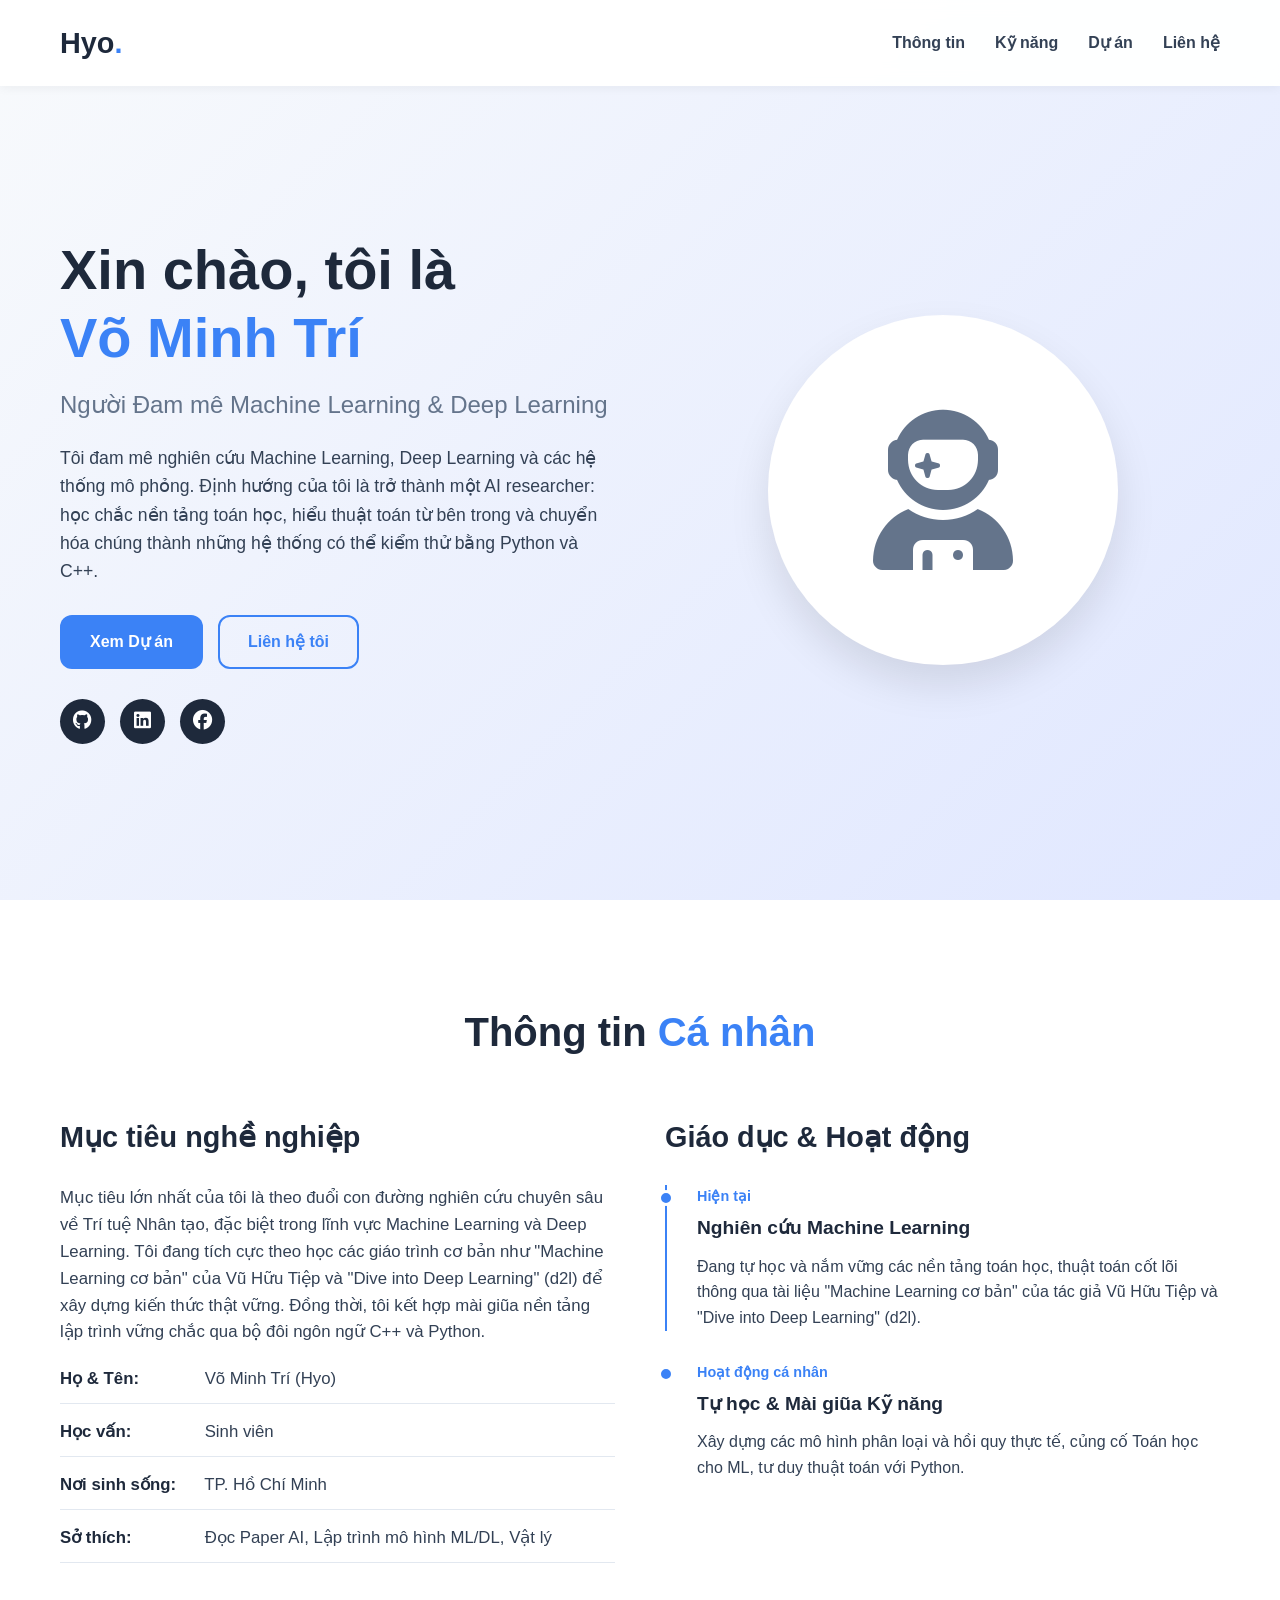
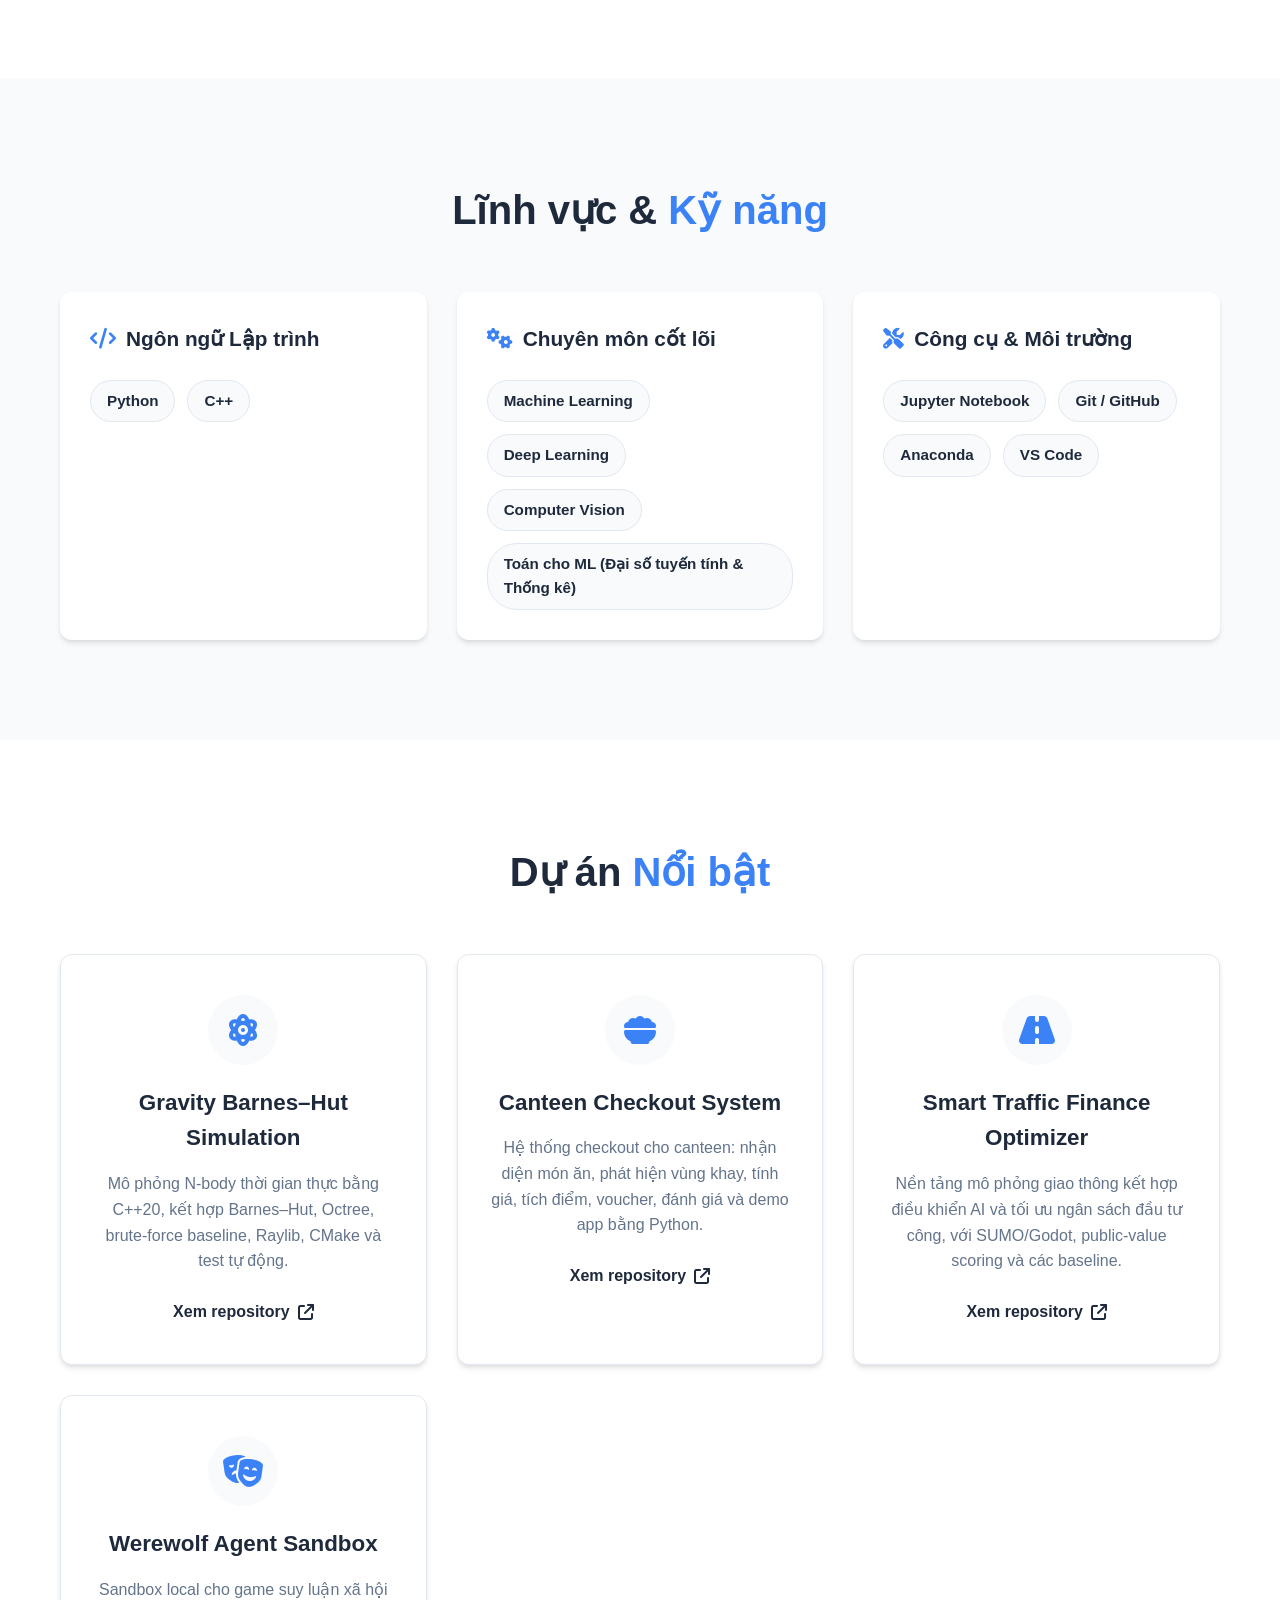
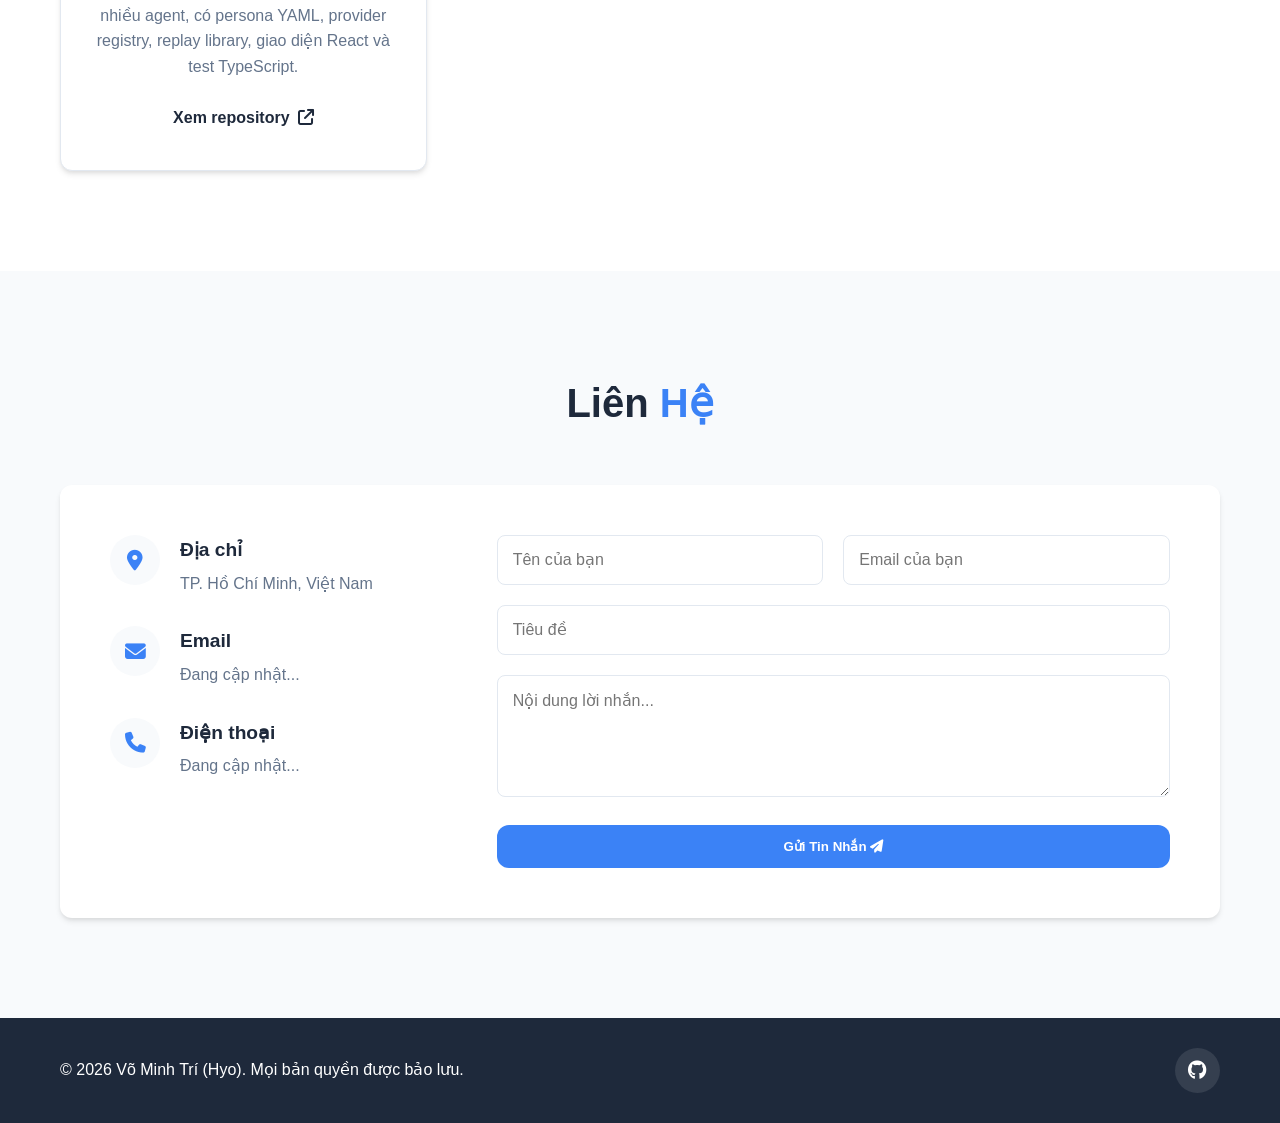
==== commit b2d435b4: "refresh pinned project links" ====
--- a/index.html
+++ b/index.html
@@ -37,7 +37,7 @@
             <div class="hero-text">
                 <h1>Xin chào, tôi là <br><span>Võ Minh Trí</span></h1>
                 <h3>Người Đam mê Machine Learning & Deep Learning</h3>
-                <p>Tôi đam mê nghiên cứu và áp dụng các mô hình Machine Learning & Deep Learning vào thực tế. Định hướng của tôi là trở thành một nhà nghiên cứu AI (AI Researcher). Phương châm của tôi là tự học hỏi, mày mò nghiên cứu lý thuyết qua các khoá học chuyên sâu và chuyển hóa nó thành dòng code với Python và C++.</p>
+                <p>Tôi đam mê nghiên cứu Machine Learning, Deep Learning và các hệ thống mô phỏng. Định hướng của tôi là trở thành một AI researcher: học chắc nền tảng toán học, hiểu thuật toán từ bên trong và chuyển hóa chúng thành những hệ thống có thể kiểm thử bằng Python và C++.</p>
                 <div class="hero-buttons">
                     <a href="#projects" class="btn btn-primary">Xem Dự án</a>
                     <a href="#contact" class="btn btn-secondary">Liên hệ tôi</a>
@@ -134,14 +134,41 @@
     <section id="projects" class="section">
         <div class="container">
             <h2 class="section-title">Dự án <span>Nổi bật</span></h2>
-            <div class="projects-grid" style="display: block; text-align: center; max-width: 800px; margin: 0 auto;">
-                
-                <div class="project-card" style="box-shadow: none; border-style: dashed;">
-                    <div class="project-icon">
-                        <i class="fas fa-hourglass-half"></i>
-                    </div>
-                    <h3>Đang Tích Lũy Nền Tảng</h3>
-                    <p style="font-size: 1.1rem;">Hiện tại, tôi đang tập trung nhiều vào việc <strong>đọc sách, nghiên cứu tài liệu lý thuyết</strong> và xây dựng kiến thức vững vàng về Machine Learning & Deep Learning. Các dự án nổi bật sẽ sớm được ra mắt trong thời gian tới khi tôi bắt đầu triển khai các thuật toán từ tài liệu vào thực tiễn.</p>
+            <div class="projects-grid">
+                <div class="project-card">
+                    <div class="project-icon"><i class="fas fa-atom"></i></div>
+                    <h3>Gravity Barnes–Hut Simulation</h3>
+                    <p>Mô phỏng N-body thời gian thực bằng C++20, kết hợp Barnes–Hut, Octree, brute-force baseline, Raylib, CMake và test tự động.</p>
+                    <div class="project-links">
+                        <a href="https://github.com/Vo-Minh-Tri1412/gravity-barnes-hut-simulation" target="_blank" rel="noopener">Xem repository <i class="fas fa-arrow-up-right-from-square"></i></a>
+                    </div>
+                </div>
+
+                <div class="project-card">
+                    <div class="project-icon"><i class="fas fa-bowl-food"></i></div>
+                    <h3>Canteen Checkout System</h3>
+                    <p>Hệ thống checkout cho canteen: nhận diện món ăn, phát hiện vùng khay, tính giá, tích điểm, voucher, đánh giá và demo app bằng Python.</p>
+                    <div class="project-links">
+                        <a href="https://github.com/Vo-Minh-Tri1412/canteen-checkout-system" target="_blank" rel="noopener">Xem repository <i class="fas fa-arrow-up-right-from-square"></i></a>
+                    </div>
+                </div>
+
+                <div class="project-card">
+                    <div class="project-icon"><i class="fas fa-road"></i></div>
+                    <h3>Smart Traffic Finance Optimizer</h3>
+                    <p>Nền tảng mô phỏng giao thông kết hợp điều khiển AI và tối ưu ngân sách đầu tư công, với SUMO/Godot, public-value scoring và các baseline.</p>
+                    <div class="project-links">
+                        <a href="https://github.com/Vo-Minh-Tri1412/smart-traffic-finance-optimizer" target="_blank" rel="noopener">Xem repository <i class="fas fa-arrow-up-right-from-square"></i></a>
+                    </div>
+                </div>
+
+                <div class="project-card">
+                    <div class="project-icon"><i class="fas fa-masks-theater"></i></div>
+                    <h3>Werewolf Agent Sandbox</h3>
+                    <p>Sandbox local cho game suy luận xã hội nhiều agent, có persona YAML, provider registry, replay library, giao diện React và test TypeScript.</p>
+                    <div class="project-links">
+                        <a href="https://github.com/Vo-Minh-Tri1412/werewolf-agent-sandbox" target="_blank" rel="noopener">Xem repository <i class="fas fa-arrow-up-right-from-square"></i></a>
+                    </div>
                 </div>
 
             </div>
@@ -197,7 +224,7 @@
     <!-- Footer -->
     <footer>
         <div class="footer-container">
-            <p>&copy; 2024 Võ Minh Trí (Hyo). Mọi bản quyền được bảo lưu.</p>
+            <p>&copy; 2026 Võ Minh Trí (Hyo). Mọi bản quyền được bảo lưu.</p>
             <div class="social-links footer-socials">
                 <a href="https://github.com/Vo-Minh-Tri1412" target="_blank"><i class="fab fa-github"></i></a>
             </div>
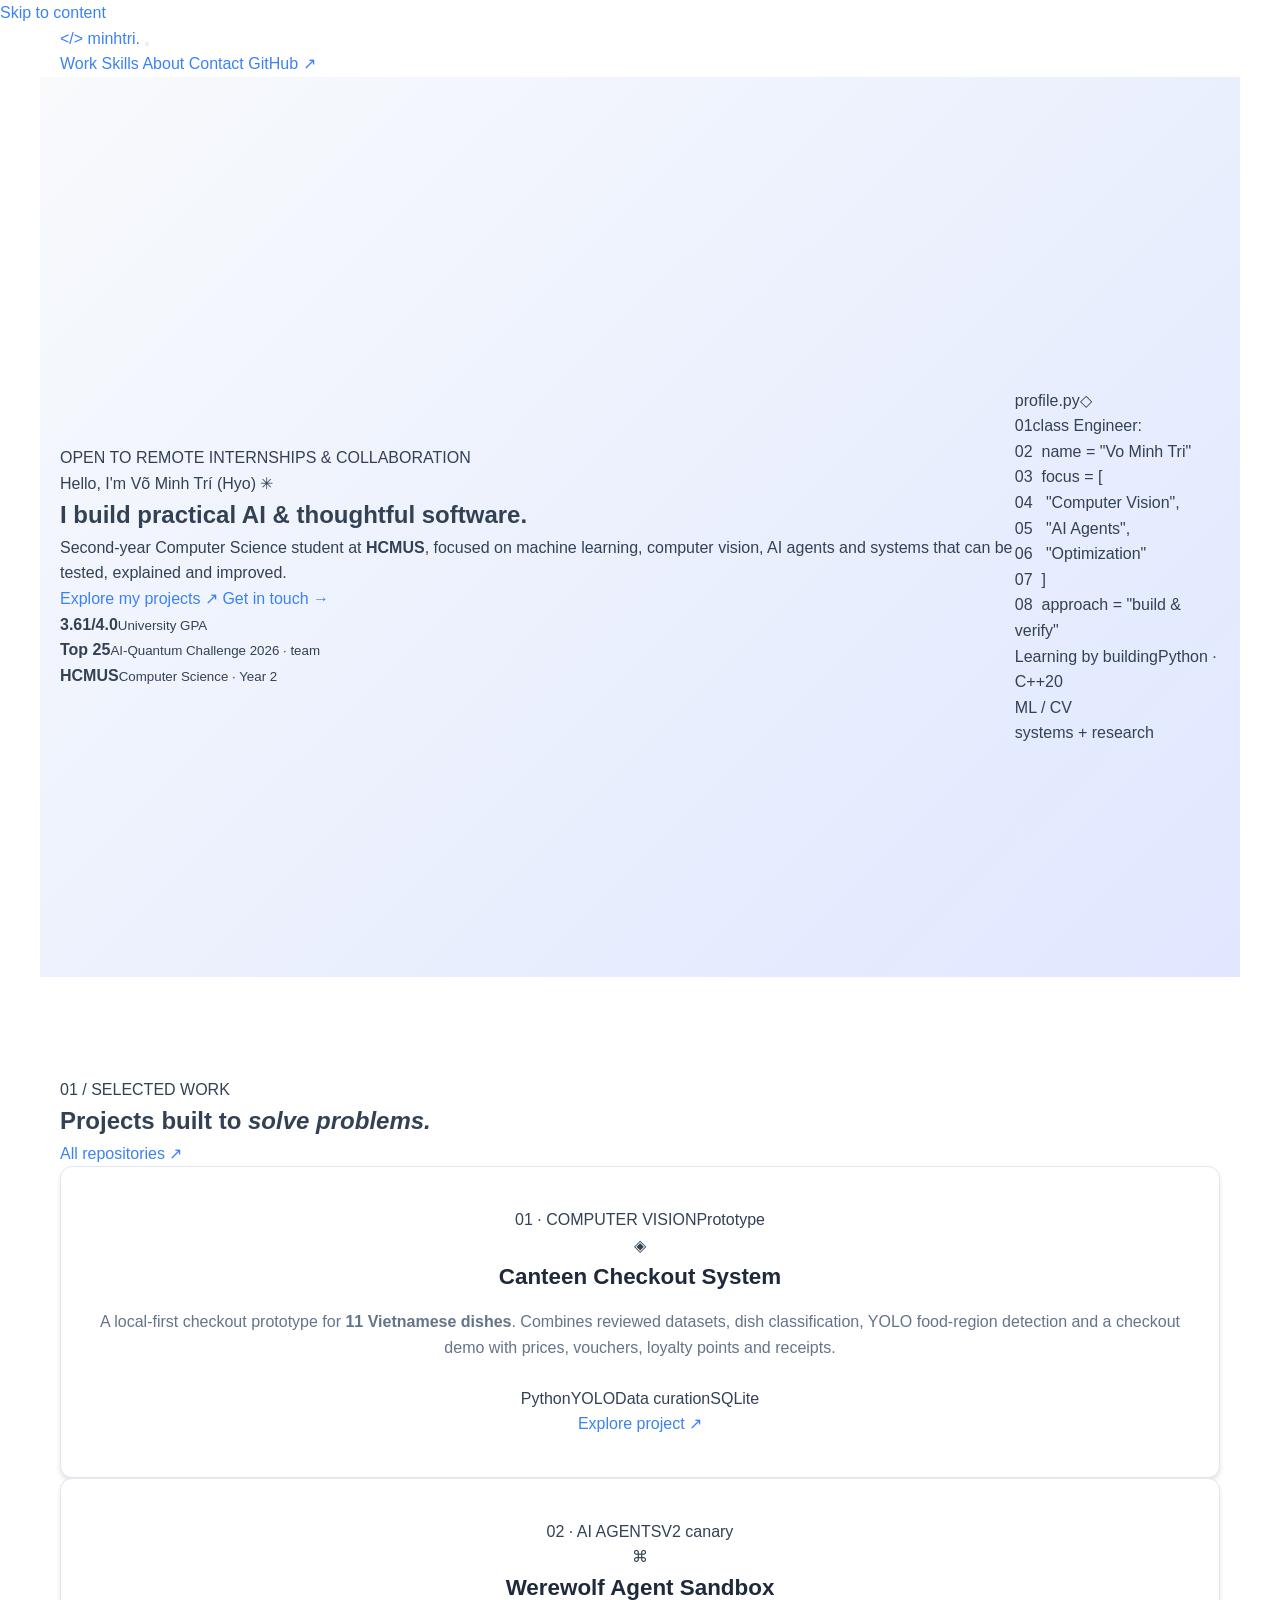
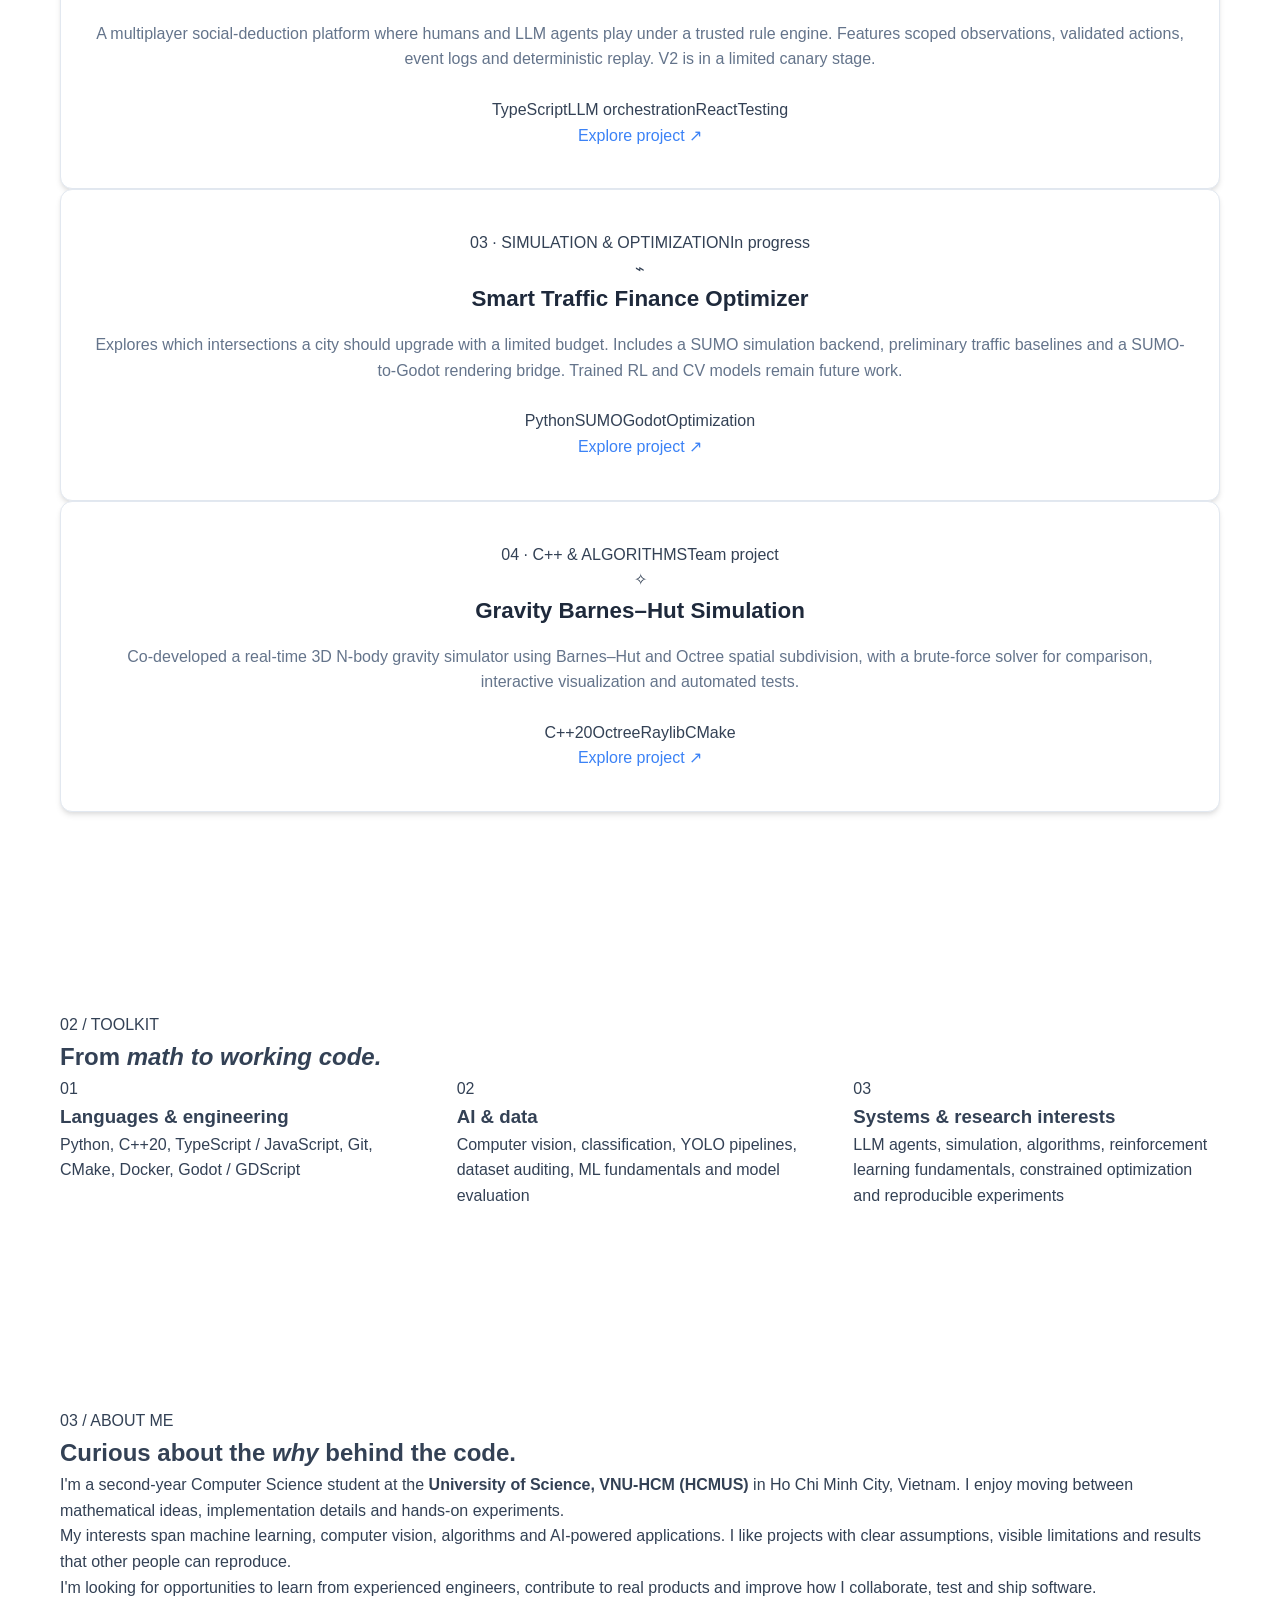
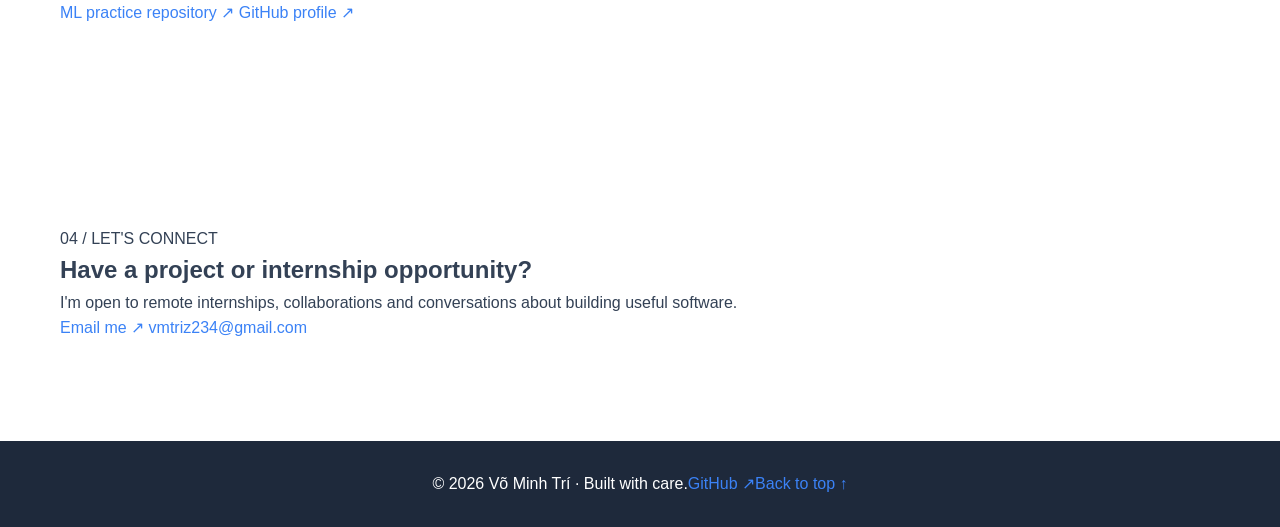
==== commit 086d5acb: "feat(portfolio): rewrite English content and project showcase" ====
--- a/index.html
+++ b/index.html
@@ -1,237 +1,158 @@
-<!DOCTYPE html>
-<html lang="vi">
+<!doctype html>
+<html lang="en">
 <head>
-    <meta charset="UTF-8">
-    <meta name="viewport" content="width=device-width, initial-scale=1.0">
-    <title>Võ Minh Trí (Hyo) - Portfolio CV</title>
-    <!-- Google Fonts: Inter -->
-    <link href="https://fonts.googleapis.com/css2?family=Inter:wght@300;400;600;700&display=swap" rel="stylesheet">
-    <!-- Font Awesome for Icons -->
-    <link rel="stylesheet" href="https://cdnjs.cloudflare.com/ajax/libs/font-awesome/6.4.0/css/all.min.css">
-    <!-- Custom CSS -->
-    <link rel="stylesheet" href="./assets/css/style.css">
+  <meta charset="utf-8">
+  <meta name="viewport" content="width=device-width, initial-scale=1">
+  <meta name="theme-color" content="#0a1020">
+  <meta name="description" content="Võ Minh Trí (Hyo) — Computer Science student at HCMUS building practical computer vision, AI agent, simulation and software engineering projects.">
+  <meta property="og:title" content="Võ Minh Trí — Computer Science & AI Portfolio">
+  <meta property="og:description" content="Selected work in computer vision, AI agents, simulation and software engineering.">
+  <meta property="og:type" content="website">
+  <title>Võ Minh Trí (Hyo) — Computer Science & AI Portfolio</title>
+  <link rel="icon" href="assets/favicon.svg" type="image/svg+xml">
+  <link rel="stylesheet" href="assets/css/style.css">
+  <script src="assets/js/main.js" defer></script>
 </head>
 <body>
+  <a class="skip-link" href="#main">Skip to content</a>
+  <header class="site-header">
+    <nav class="nav container" aria-label="Primary navigation">
+      <a class="brand" href="#home" aria-label="Võ Minh Trí, home"><span class="brand-symbol" aria-hidden="true">&lt;/&gt;</span> minhtri<span class="brand-dot">.</span></a>
+      <button class="nav-toggle" type="button" aria-label="Open navigation menu" aria-controls="nav-links" aria-expanded="false">
+        <span></span><span></span><span></span>
+      </button>
+      <div class="nav-links" id="nav-links">
+        <a href="#work">Work</a>
+        <a href="#skills">Skills</a>
+        <a href="#about">About</a>
+        <a href="#contact">Contact</a>
+        <a class="nav-github" href="https://github.com/Vo-Minh-Tri1412" target="_blank" rel="noopener noreferrer">GitHub <span aria-hidden="true">↗</span></a>
+      </div>
+    </nav>
+  </header>
 
-    <!-- Navigation -->
-    <nav class="navbar">
-        <div class="nav-container">
-            <a href="#" class="logo">Hyo<span>.</span></a>
-            <ul class="nav-menu">
-                <li><a href="#about">Thông tin</a></li>
-                <li><a href="#skills">Kỹ năng</a></li>
-                <li><a href="#projects">Dự án</a></li>
-                <li><a href="#contact">Liên hệ</a></li>
-            </ul>
-            <div class="hamburger">
-                <span class="bar"></span>
-                <span class="bar"></span>
-                <span class="bar"></span>
-            </div>
+  <main id="main">
+    <section class="hero container" id="home" aria-labelledby="hero-title">
+      <div class="hero-main">
+        <div class="eyebrow"><span class="status-dot" aria-hidden="true"></span> OPEN TO REMOTE INTERNSHIPS & COLLABORATION</div>
+        <p class="hero-overline">Hello, I'm Võ Minh Trí <span class="muted">(Hyo)</span> <span aria-hidden="true">✳</span></p>
+        <h1 id="hero-title">I build <span class="gradient-text">practical AI</span> & thoughtful software.</h1>
+        <p class="hero-description">Second-year Computer Science student at <strong>HCMUS</strong>, focused on machine learning, computer vision, AI agents and systems that can be tested, explained and improved.</p>
+        <div class="hero-actions">
+          <a class="button button-primary" href="#work">Explore my projects <span aria-hidden="true">↗</span></a>
+          <a class="button button-outline" href="mailto:vmtriz234@gmail.com">Get in touch <span aria-hidden="true">→</span></a>
         </div>
-    </nav>
-
-    <!-- Header / Hero Section -->
-    <header id="home" class="hero">
-        <div class="hero-content">
-            <div class="hero-text">
-                <h1>Xin chào, tôi là <br><span>Võ Minh Trí</span></h1>
-                <h3>Người Đam mê Machine Learning & Deep Learning</h3>
-                <p>Tôi đam mê nghiên cứu Machine Learning, Deep Learning và các hệ thống mô phỏng. Định hướng của tôi là trở thành một AI researcher: học chắc nền tảng toán học, hiểu thuật toán từ bên trong và chuyển hóa chúng thành những hệ thống có thể kiểm thử bằng Python và C++.</p>
-                <div class="hero-buttons">
-                    <a href="#projects" class="btn btn-primary">Xem Dự án</a>
-                    <a href="#contact" class="btn btn-secondary">Liên hệ tôi</a>
-                </div>
-                <div class="social-links">
-                    <a href="https://github.com/Vo-Minh-Tri1412" target="_blank" title="GitHub"><i class="fab fa-github"></i></a>
-                    <a href="#" target="_blank" title="LinkedIn"><i class="fab fa-linkedin"></i></a>
-                    <a href="#" target="_blank" title="Facebook"><i class="fab fa-facebook"></i></a>
-                </div>
-            </div>
-            <div class="hero-img">
-                <div class="img-box">
-                    <i class="fas fa-user-astronaut"></i>
-                </div>
-            </div>
+        <div class="hero-highlights" aria-label="Academic highlights">
+          <div><strong>3.61<span>/4.0</span></strong><small>University GPA</small></div>
+          <div><strong>Top 25</strong><small>AI-Quantum Challenge 2026 · team</small></div>
+          <div><strong>HCMUS</strong><small>Computer Science · Year 2</small></div>
         </div>
-    </header>
-
-    <!-- About Section -->
-    <section id="about" class="section">
-        <div class="container">
-            <h2 class="section-title">Thông tin <span>Cá nhân</span></h2>
-            <div class="about-grid">
-                <div class="about-text">
-                    <h3>Mục tiêu nghề nghiệp</h3>
-                    <p>Mục tiêu lớn nhất của tôi là theo đuổi con đường nghiên cứu chuyên sâu về Trí tuệ Nhân tạo, đặc biệt trong lĩnh vực Machine Learning và Deep Learning. Tôi đang tích cực theo học các giáo trình cơ bản như "Machine Learning cơ bản" của Vũ Hữu Tiệp và "Dive into Deep Learning" (d2l) để xây dựng kiến thức thật vững. Đồng thời, tôi kết hợp mài giũa nền tảng lập trình vững chắc qua bộ đôi ngôn ngữ C++ và Python.</p>
-                    
-                    <div class="info-list">
-                        <ul>
-                            <li><strong>Họ & Tên:</strong> Võ Minh Trí (Hyo)</li>
-                            <li><strong>Học vấn:</strong> Sinh viên</li>
-                            <li><strong>Nơi sinh sống:</strong> TP. Hồ Chí Minh</li>
-                            <li><strong>Sở thích:</strong> Đọc Paper AI, Lập trình mô hình ML/DL, Vật lý</li>
-                        </ul>
-                    </div>
-                </div>
-                <div class="timeline">
-                    <h3>Giáo dục & Hoạt động</h3>
-                    <div class="timeline-item">
-                        <div class="timeline-dot"></div>
-                        <p class="timeline-date">Hiện tại</p>
-                        <h4>Nghiên cứu Machine Learning</h4>
-                        <p>Đang tự học và nắm vững các nền tảng toán học, thuật toán cốt lõi thông qua tài liệu "Machine Learning cơ bản" của tác giả Vũ Hữu Tiệp và "Dive into Deep Learning" (d2l).</p>
-                    </div>
-                    <div class="timeline-item">
-                        <div class="timeline-dot"></div>
-                        <p class="timeline-date">Hoạt động cá nhân</p>
-                        <h4>Tự học & Mài giũa Kỹ năng</h4>
-                        <p>Xây dựng các mô hình phân loại và hồi quy thực tế, củng cố Toán học cho ML, tư duy thuật toán với Python.</p>
-                    </div>
-                </div>
-            </div>
+      </div>
+      <div class="hero-visual" aria-label="Development interests">
+        <div class="visual-orbit orbit-one" aria-hidden="true"></div>
+        <div class="visual-orbit orbit-two" aria-hidden="true"></div>
+        <div class="editor-window">
+          <div class="editor-bar"><div class="window-dots" aria-hidden="true"><i></i><i></i><i></i></div><span>profile.py</span><span class="editor-icon" aria-hidden="true">◇</span></div>
+          <div class="editor-lines" aria-hidden="true">
+            <p><span class="line-number">01</span><span class="syntax-purple">class</span> <span class="syntax-blue">Engineer</span>:</p>
+            <p><span class="line-number">02</span>&nbsp; name = <span class="syntax-green">"Vo Minh Tri"</span></p>
+            <p><span class="line-number">03</span>&nbsp; focus = [</p>
+            <p><span class="line-number">04</span>&nbsp;&nbsp; <span class="syntax-green">"Computer Vision"</span>,</p>
+            <p><span class="line-number">05</span>&nbsp;&nbsp; <span class="syntax-green">"AI Agents"</span>,</p>
+            <p><span class="line-number">06</span>&nbsp;&nbsp; <span class="syntax-green">"Optimization"</span></p>
+            <p><span class="line-number">07</span>&nbsp; ]</p>
+            <p><span class="line-number">08</span>&nbsp; approach = <span class="syntax-green">"build & verify"</span></p>
+          </div>
+          <div class="editor-bottom"><span><span class="live-dot" aria-hidden="true"></span> Learning by building</span><span>Python · C++20</span></div>
         </div>
+        <div class="floating-label floating-label-one">ML / CV</div>
+        <div class="floating-label floating-label-two">systems + research</div>
+      </div>
     </section>
 
-    <!-- Skills Section -->
-    <section id="skills" class="section bg-light">
-        <div class="container">
-            <h2 class="section-title">Lĩnh vực & <span>Kỹ năng</span></h2>
-            <div class="skills-grid">
-                
-                <div class="skill-category">
-                    <h3><i class="fas fa-code"></i> Ngôn ngữ Lập trình</h3>
-                    <div class="skill-tags">
-                        <span class="tag">Python</span>
-                        <span class="tag">C++</span>
-                    </div>
-                </div>
-
-                <div class="skill-category">
-                    <h3><i class="fas fa-cogs"></i> Chuyên môn cốt lõi</h3>
-                    <div class="skill-tags">
-                        <span class="tag">Machine Learning</span>
-                        <span class="tag">Deep Learning</span>
-                        <span class="tag">Computer Vision</span>
-                        <span class="tag">Toán cho ML (Đại số tuyến tính & Thống kê)</span>
-                    </div>
-                </div>
-
-                <div class="skill-category">
-                    <h3><i class="fas fa-tools"></i> Công cụ & Môi trường</h3>
-                    <div class="skill-tags">
-                        <span class="tag">Jupyter Notebook</span>
-                        <span class="tag">Git / GitHub</span>
-                        <span class="tag">Anaconda</span>
-                        <span class="tag">VS Code</span>
-                    </div>
-                </div>
-            </div>
+    <section class="section work-section" id="work" aria-labelledby="work-title">
+      <div class="container">
+        <div class="section-top">
+          <div><p class="section-kicker">01 / SELECTED WORK</p><h2 id="work-title">Projects built to <em>solve problems.</em></h2></div>
+          <a class="text-link" href="https://github.com/Vo-Minh-Tri1412?tab=repositories" target="_blank" rel="noopener noreferrer">All repositories <span aria-hidden="true">↗</span></a>
         </div>
+        <div class="project-grid">
+          <article class="project-card featured">
+            <div class="project-card-top"><span class="project-type">01 · COMPUTER VISION</span><span class="project-status">Prototype</span></div>
+            <div class="project-symbol symbol-vision" aria-hidden="true">◈</div>
+            <h3>Canteen Checkout System</h3>
+            <p>A local-first checkout prototype for <strong>11 Vietnamese dishes</strong>. Combines reviewed datasets, dish classification, YOLO food-region detection and a checkout demo with prices, vouchers, loyalty points and receipts.</p>
+            <div class="chips"><span>Python</span><span>YOLO</span><span>Data curation</span><span>SQLite</span></div>
+            <a class="card-link" href="https://github.com/Vo-Minh-Tri1412/canteen-checkout-system" target="_blank" rel="noopener noreferrer" aria-label="Explore Canteen Checkout System repository">Explore project <span aria-hidden="true">↗</span></a>
+          </article>
+          <article class="project-card">
+            <div class="project-card-top"><span class="project-type">02 · AI AGENTS</span><span class="project-status">V2 canary</span></div>
+            <div class="project-symbol symbol-agents" aria-hidden="true">⌘</div>
+            <h3>Werewolf Agent Sandbox</h3>
+            <p>A multiplayer social-deduction platform where humans and LLM agents play under a trusted rule engine. Features scoped observations, validated actions, event logs and deterministic replay. V2 is in a limited canary stage.</p>
+            <div class="chips"><span>TypeScript</span><span>LLM orchestration</span><span>React</span><span>Testing</span></div>
+            <a class="card-link" href="https://github.com/Vo-Minh-Tri1412/werewolf-agent-sandbox" target="_blank" rel="noopener noreferrer" aria-label="Explore Werewolf Agent Sandbox repository">Explore project <span aria-hidden="true">↗</span></a>
+          </article>
+          <article class="project-card">
+            <div class="project-card-top"><span class="project-type">03 · SIMULATION & OPTIMIZATION</span><span class="project-status is-wip">In progress</span></div>
+            <div class="project-symbol symbol-traffic" aria-hidden="true">⌁</div>
+            <h3>Smart Traffic Finance Optimizer</h3>
+            <p>Explores which intersections a city should upgrade with a limited budget. Includes a SUMO simulation backend, preliminary traffic baselines and a SUMO-to-Godot rendering bridge. Trained RL and CV models remain future work.</p>
+            <div class="chips"><span>Python</span><span>SUMO</span><span>Godot</span><span>Optimization</span></div>
+            <a class="card-link" href="https://github.com/Vo-Minh-Tri1412/smart-traffic-finance-optimizer" target="_blank" rel="noopener noreferrer" aria-label="Explore Smart Traffic Finance Optimizer repository">Explore project <span aria-hidden="true">↗</span></a>
+          </article>
+          <article class="project-card">
+            <div class="project-card-top"><span class="project-type">04 · C++ & ALGORITHMS</span><span class="project-status">Team project</span></div>
+            <div class="project-symbol symbol-gravity" aria-hidden="true">✧</div>
+            <h3>Gravity Barnes–Hut Simulation</h3>
+            <p>Co-developed a real-time 3D N-body gravity simulator using Barnes–Hut and Octree spatial subdivision, with a brute-force solver for comparison, interactive visualization and automated tests.</p>
+            <div class="chips"><span>C++20</span><span>Octree</span><span>Raylib</span><span>CMake</span></div>
+            <a class="card-link" href="https://github.com/Vo-Minh-Tri1412/gravity-barnes-hut-simulation" target="_blank" rel="noopener noreferrer" aria-label="Explore Gravity Barnes-Hut Simulation repository">Explore project <span aria-hidden="true">↗</span></a>
+          </article>
+        </div>
+      </div>
     </section>
 
-    <!-- Projects Section -->
-    <section id="projects" class="section">
-        <div class="container">
-            <h2 class="section-title">Dự án <span>Nổi bật</span></h2>
-            <div class="projects-grid">
-                <div class="project-card">
-                    <div class="project-icon"><i class="fas fa-atom"></i></div>
-                    <h3>Gravity Barnes–Hut Simulation</h3>
-                    <p>Mô phỏng N-body thời gian thực bằng C++20, kết hợp Barnes–Hut, Octree, brute-force baseline, Raylib, CMake và test tự động.</p>
-                    <div class="project-links">
-                        <a href="https://github.com/Vo-Minh-Tri1412/gravity-barnes-hut-simulation" target="_blank" rel="noopener">Xem repository <i class="fas fa-arrow-up-right-from-square"></i></a>
-                    </div>
-                </div>
-
-                <div class="project-card">
-                    <div class="project-icon"><i class="fas fa-bowl-food"></i></div>
-                    <h3>Canteen Checkout System</h3>
-                    <p>Hệ thống checkout cho canteen: nhận diện món ăn, phát hiện vùng khay, tính giá, tích điểm, voucher, đánh giá và demo app bằng Python.</p>
-                    <div class="project-links">
-                        <a href="https://github.com/Vo-Minh-Tri1412/canteen-checkout-system" target="_blank" rel="noopener">Xem repository <i class="fas fa-arrow-up-right-from-square"></i></a>
-                    </div>
-                </div>
-
-                <div class="project-card">
-                    <div class="project-icon"><i class="fas fa-road"></i></div>
-                    <h3>Smart Traffic Finance Optimizer</h3>
-                    <p>Nền tảng mô phỏng giao thông kết hợp điều khiển AI và tối ưu ngân sách đầu tư công, với SUMO/Godot, public-value scoring và các baseline.</p>
-                    <div class="project-links">
-                        <a href="https://github.com/Vo-Minh-Tri1412/smart-traffic-finance-optimizer" target="_blank" rel="noopener">Xem repository <i class="fas fa-arrow-up-right-from-square"></i></a>
-                    </div>
-                </div>
-
-                <div class="project-card">
-                    <div class="project-icon"><i class="fas fa-masks-theater"></i></div>
-                    <h3>Werewolf Agent Sandbox</h3>
-                    <p>Sandbox local cho game suy luận xã hội nhiều agent, có persona YAML, provider registry, replay library, giao diện React và test TypeScript.</p>
-                    <div class="project-links">
-                        <a href="https://github.com/Vo-Minh-Tri1412/werewolf-agent-sandbox" target="_blank" rel="noopener">Xem repository <i class="fas fa-arrow-up-right-from-square"></i></a>
-                    </div>
-                </div>
-
-            </div>
+    <section class="section skills-section" id="skills" aria-labelledby="skills-title">
+      <div class="container">
+        <div class="section-top"><div><p class="section-kicker">02 / TOOLKIT</p><h2 id="skills-title">From <em>math to working code.</em></h2></div></div>
+        <div class="skills-grid">
+          <div class="skill-panel"><span class="skill-index">01</span><h3>Languages & engineering</h3><p>Python, C++20, TypeScript / JavaScript, Git, CMake, Docker, Godot / GDScript</p></div>
+          <div class="skill-panel"><span class="skill-index">02</span><h3>AI & data</h3><p>Computer vision, classification, YOLO pipelines, dataset auditing, ML fundamentals and model evaluation</p></div>
+          <div class="skill-panel"><span class="skill-index">03</span><h3>Systems & research interests</h3><p>LLM agents, simulation, algorithms, reinforcement learning fundamentals, constrained optimization and reproducible experiments</p></div>
         </div>
+      </div>
     </section>
 
-    <!-- Contact Section -->
-    <section id="contact" class="section bg-light">
-        <div class="container">
-            <h2 class="section-title">Liên <span>Hệ</span></h2>
-            <div class="contact-wrapper">
-                <div class="contact-info">
-                    <div class="contact-item">
-                        <i class="fas fa-map-marker-alt"></i>
-                        <div>
-                            <h4>Địa chỉ</h4>
-                            <p>TP. Hồ Chí Minh, Việt Nam</p>
-                        </div>
-                    </div>
-                    <div class="contact-item">
-                        <i class="fas fa-envelope"></i>
-                        <div>
-                            <h4>Email</h4>
-                            <p>Đang cập nhật...</p>
-                        </div>
-                    </div>
-                    <div class="contact-item">
-                        <i class="fas fa-phone"></i>
-                        <div>
-                            <h4>Điện thoại</h4>
-                            <p>Đang cập nhật...</p>
-                        </div>
-                    </div>
-                </div>
-
-                <form class="contact-form" onsubmit="event.preventDefault(); alert('Cảm ơn bạn! Tính năng này sẽ sớm hoạt động.');">
-                    <div class="form-group row">
-                        <input type="text" placeholder="Tên của bạn" required>
-                        <input type="email" placeholder="Email của bạn" required>
-                    </div>
-                    <div class="form-group">
-                        <input type="text" placeholder="Tiêu đề" required>
-                    </div>
-                    <div class="form-group">
-                        <textarea rows="5" placeholder="Nội dung lời nhắn..." required></textarea>
-                    </div>
-                    <button type="submit" class="btn btn-primary">Gửi Tin Nhắn <i class="fas fa-paper-plane"></i></button>
-                </form>
-            </div>
+    <section class="section about-section" id="about" aria-labelledby="about-title">
+      <div class="container about-layout">
+        <div><p class="section-kicker">03 / ABOUT ME</p><h2 id="about-title">Curious about the <em>why</em> behind the code.</h2></div>
+        <div class="about-copy">
+          <p>I'm a second-year Computer Science student at the <strong>University of Science, VNU-HCM (HCMUS)</strong> in Ho Chi Minh City, Vietnam. I enjoy moving between mathematical ideas, implementation details and hands-on experiments.</p>
+          <p>My interests span machine learning, computer vision, algorithms and AI-powered applications. I like projects with clear assumptions, visible limitations and results that other people can reproduce.</p>
+          <p>I'm looking for opportunities to learn from experienced engineers, contribute to real products and improve how I collaborate, test and ship software.</p>
+          <div class="about-link-row">
+            <a class="text-link" href="https://github.com/Vo-Minh-Tri1412/deep-ml" target="_blank" rel="noopener noreferrer">ML practice repository <span aria-hidden="true">↗</span></a>
+            <a class="text-link" href="https://github.com/Vo-Minh-Tri1412" target="_blank" rel="noopener noreferrer">GitHub profile <span aria-hidden="true">↗</span></a>
+          </div>
         </div>
+      </div>
     </section>
 
-    <!-- Footer -->
-    <footer>
-        <div class="footer-container">
-            <p>&copy; 2026 Võ Minh Trí (Hyo). Mọi bản quyền được bảo lưu.</p>
-            <div class="social-links footer-socials">
-                <a href="https://github.com/Vo-Minh-Tri1412" target="_blank"><i class="fab fa-github"></i></a>
-            </div>
+    <section class="section contact-section" id="contact" aria-labelledby="contact-title">
+      <div class="container">
+        <div class="contact-card">
+          <div><p class="section-kicker">04 / LET'S CONNECT</p><h2 id="contact-title">Have a project or internship opportunity?</h2><p>I'm open to remote internships, collaborations and conversations about building useful software.</p></div>
+          <div class="contact-actions">
+            <a class="button button-primary" href="mailto:vmtriz234@gmail.com?subject=Hello%20Minh%20Tri">Email me <span aria-hidden="true">↗</span></a>
+            <a class="contact-email" href="mailto:vmtriz234@gmail.com">vmtriz234@gmail.com</a>
+          </div>
         </div>
-    </footer>
-
-    <!-- Custom Script -->
-    <script src="./assets/js/main.js"></script>
+      </div>
+    </section>
+  </main>
+  <footer class="footer">
+    <div class="container footer-inner"><span>© <span id="year">2026</span> Võ Minh Trí · Built with care.</span><a href="https://github.com/Vo-Minh-Tri1412" target="_blank" rel="noopener noreferrer">GitHub <span aria-hidden="true">↗</span></a><a class="back-top" href="#home">Back to top ↑</a></div>
+  </footer>
 </body>
 </html>
